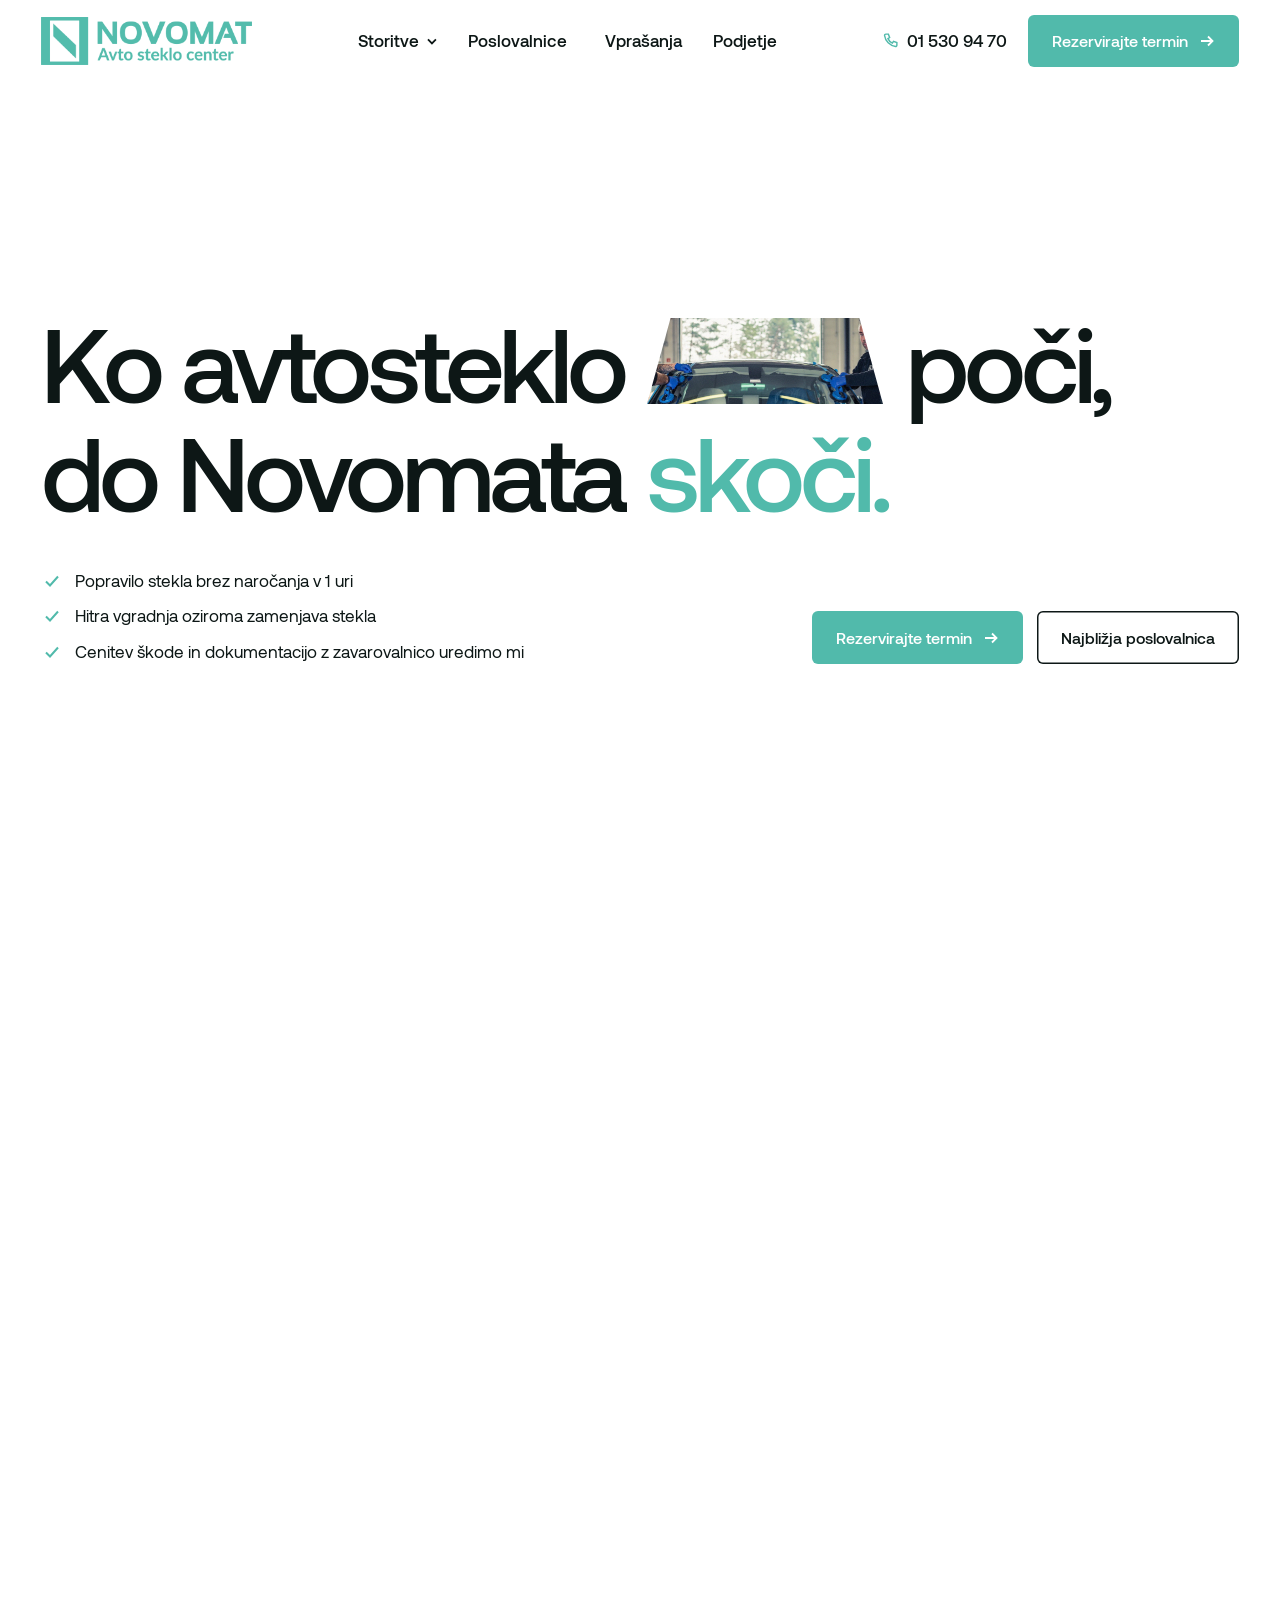
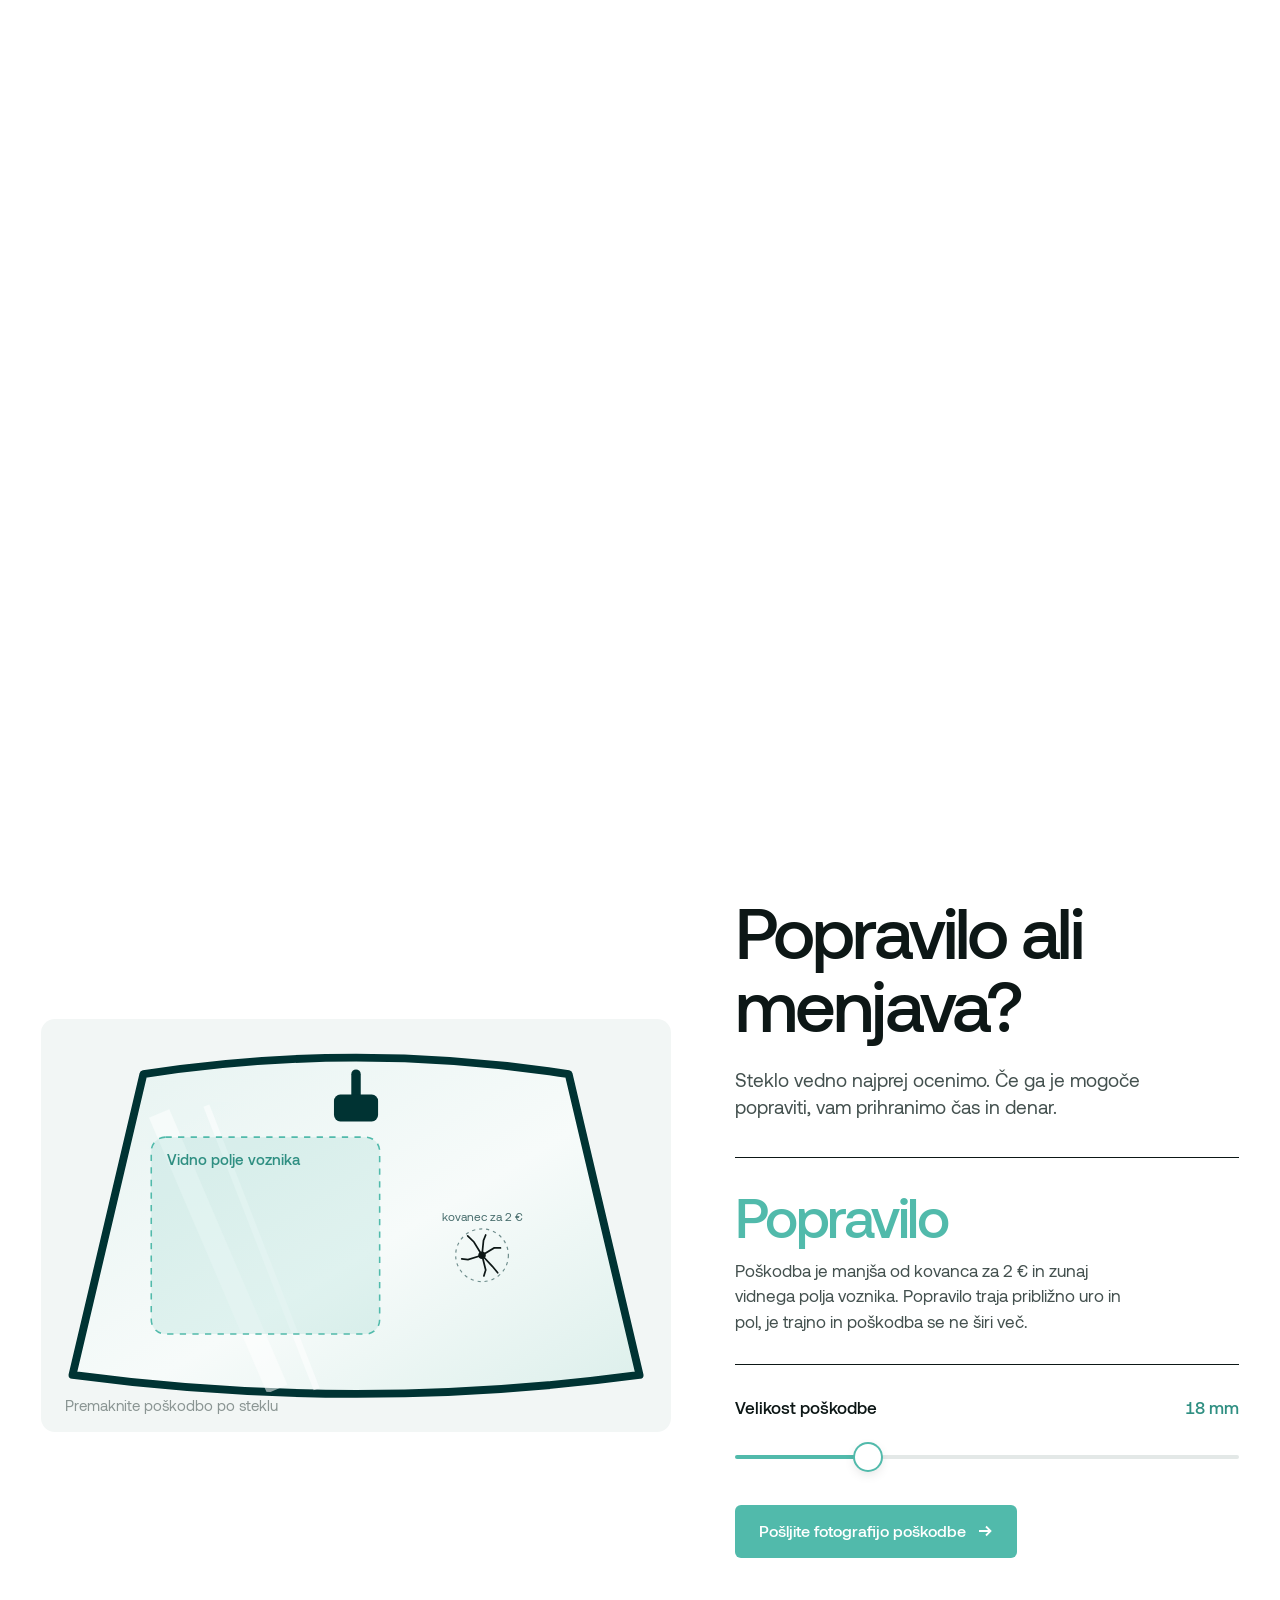
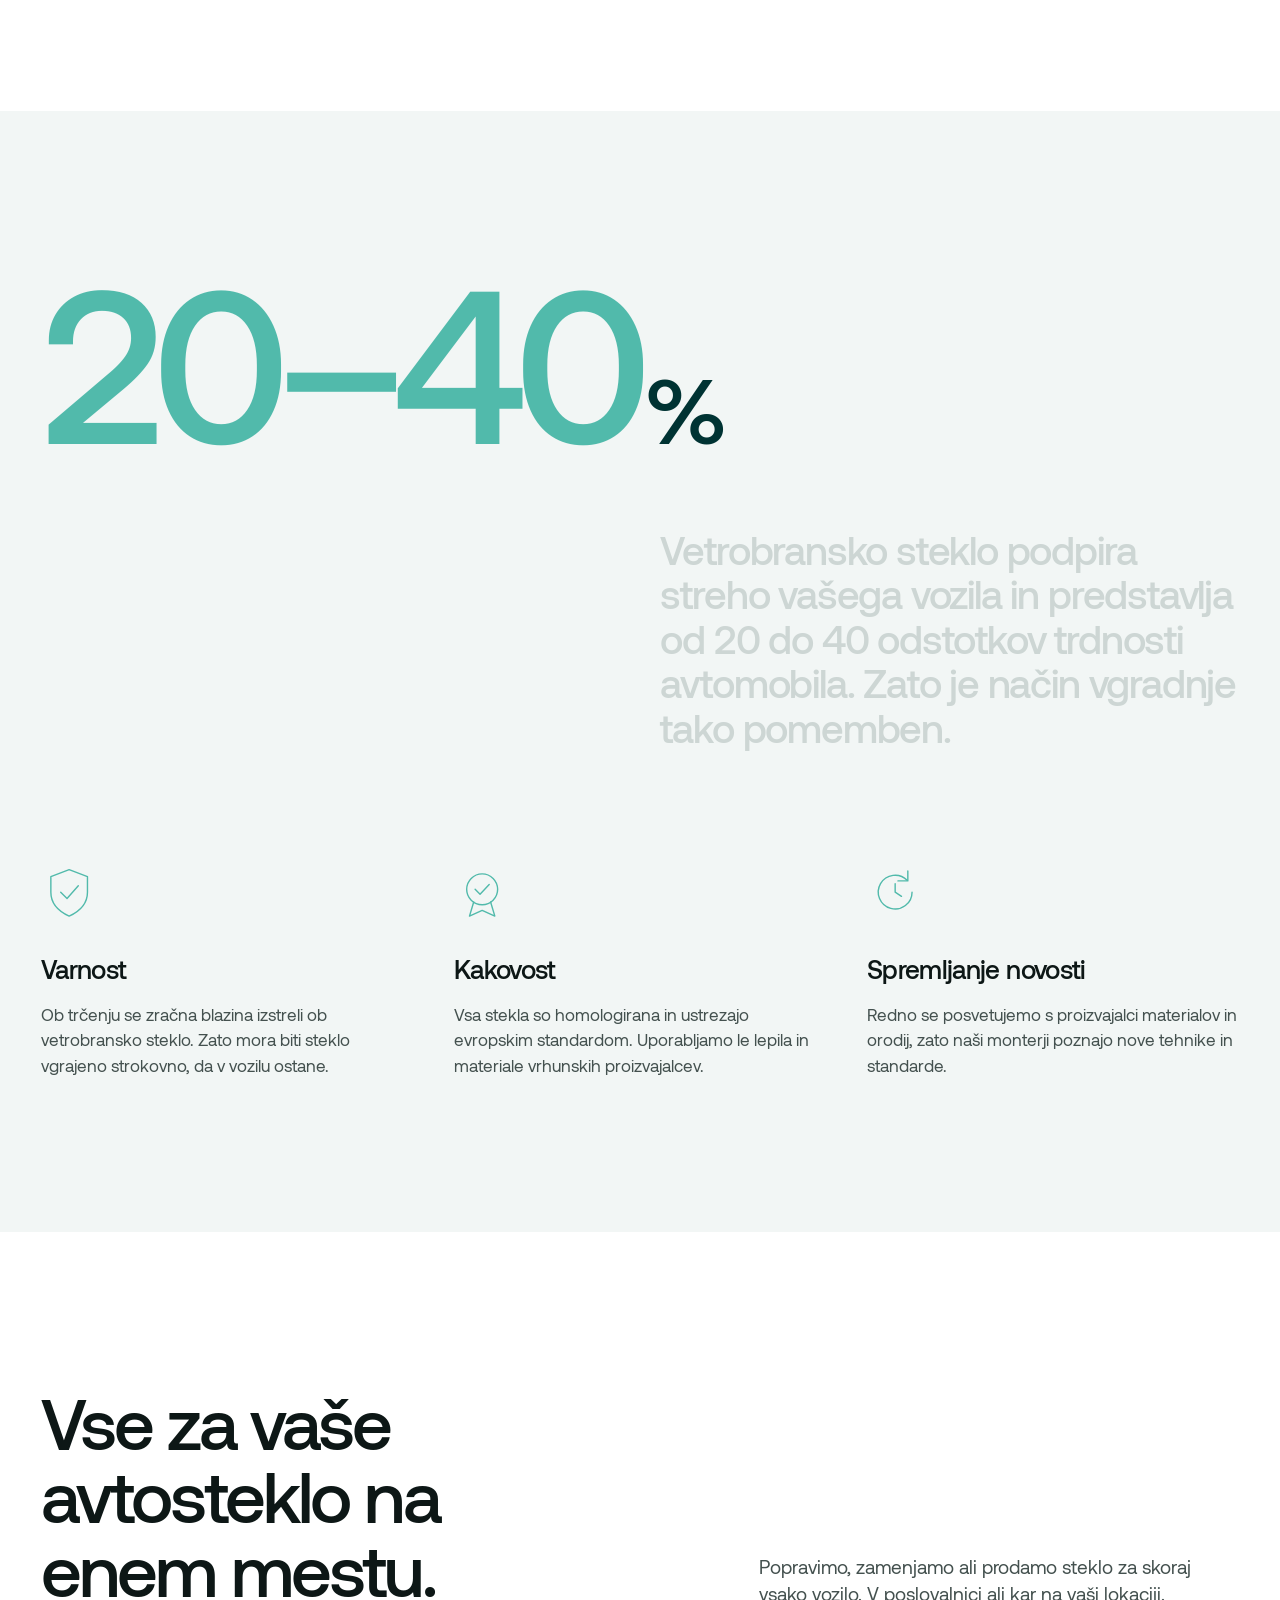
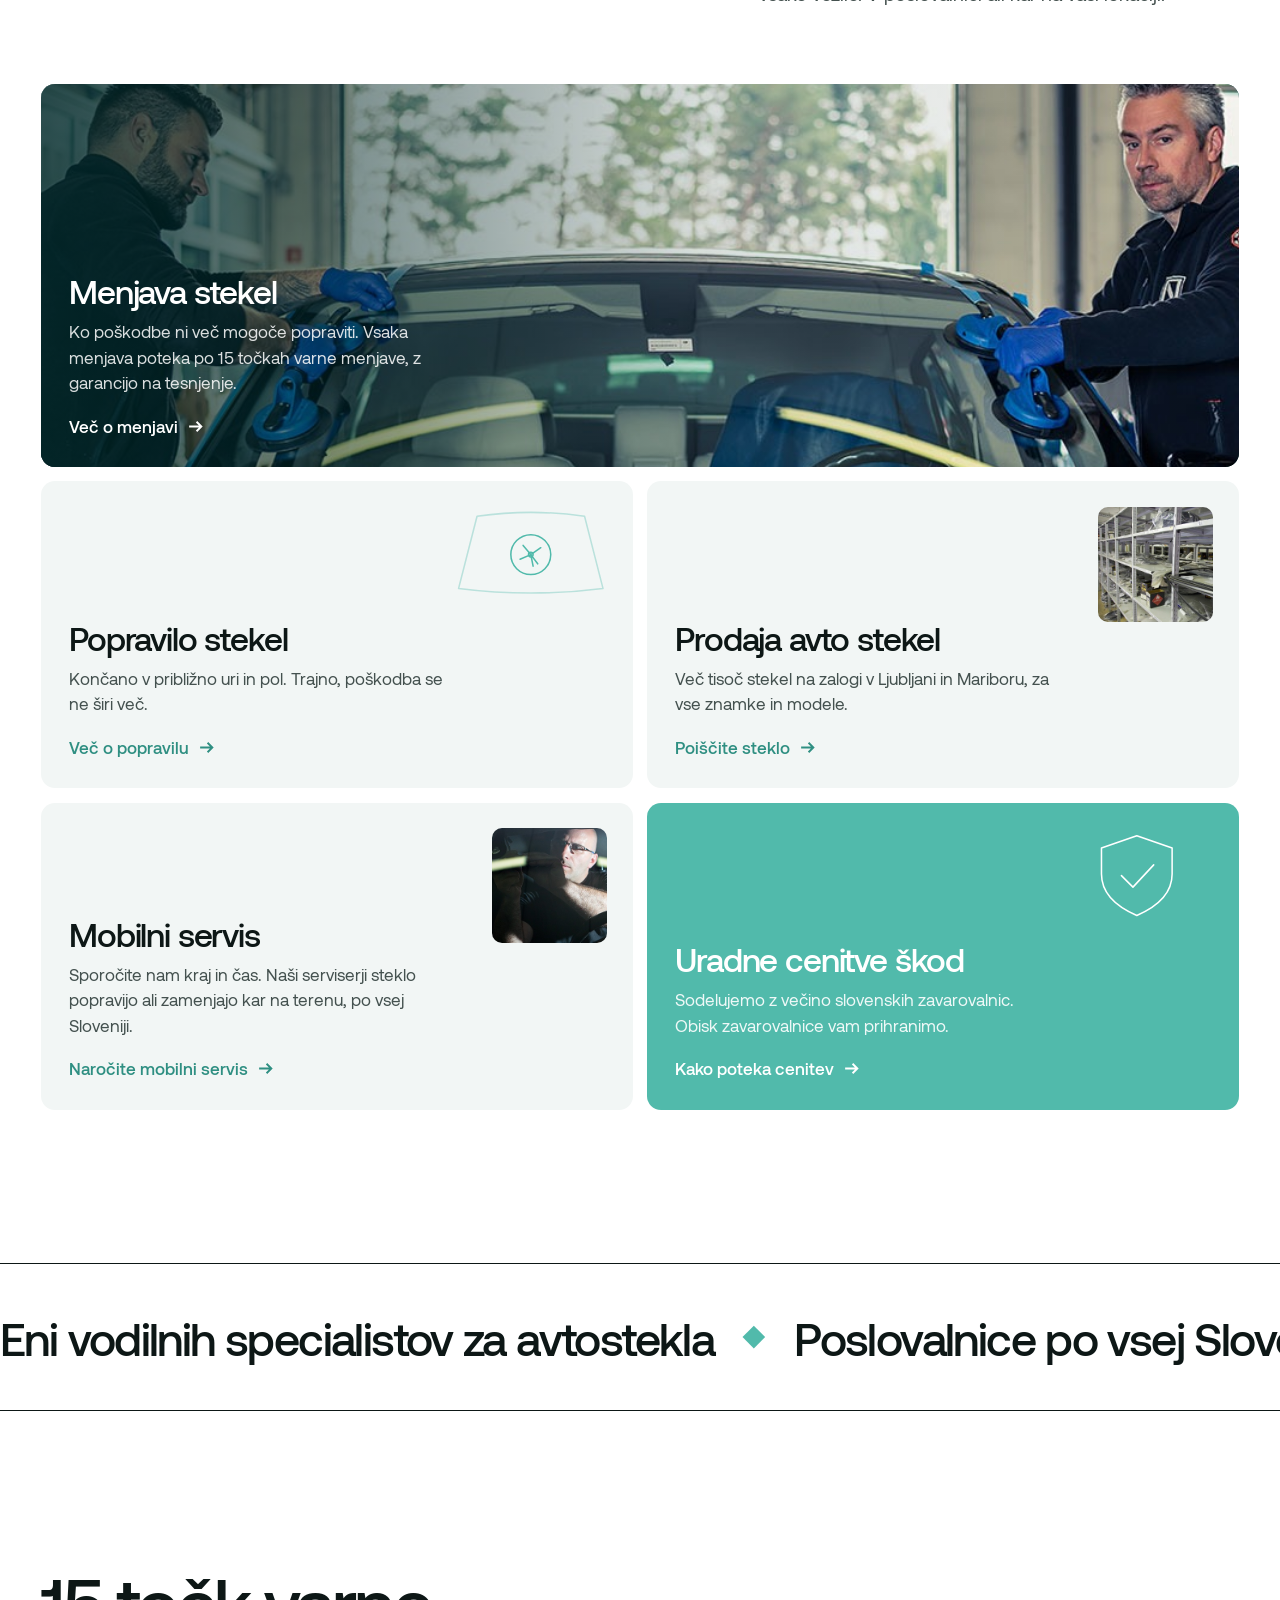
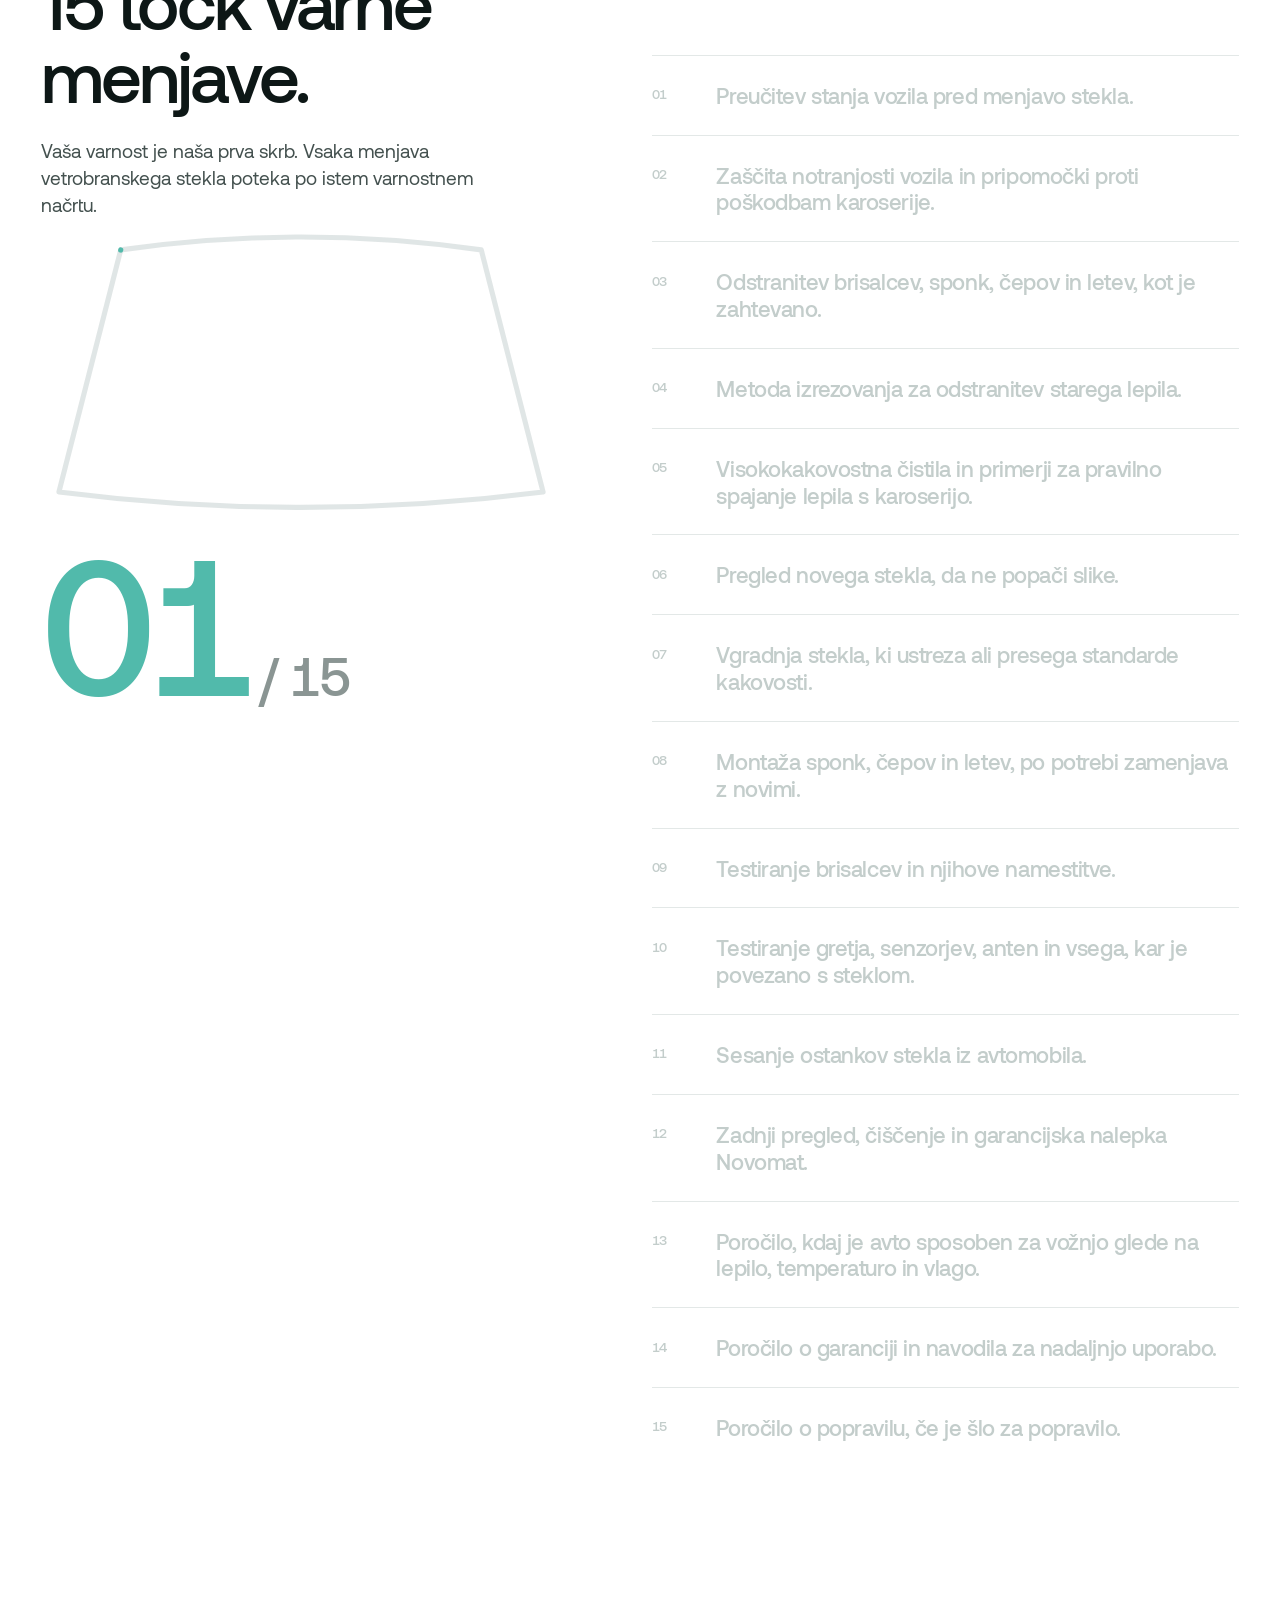
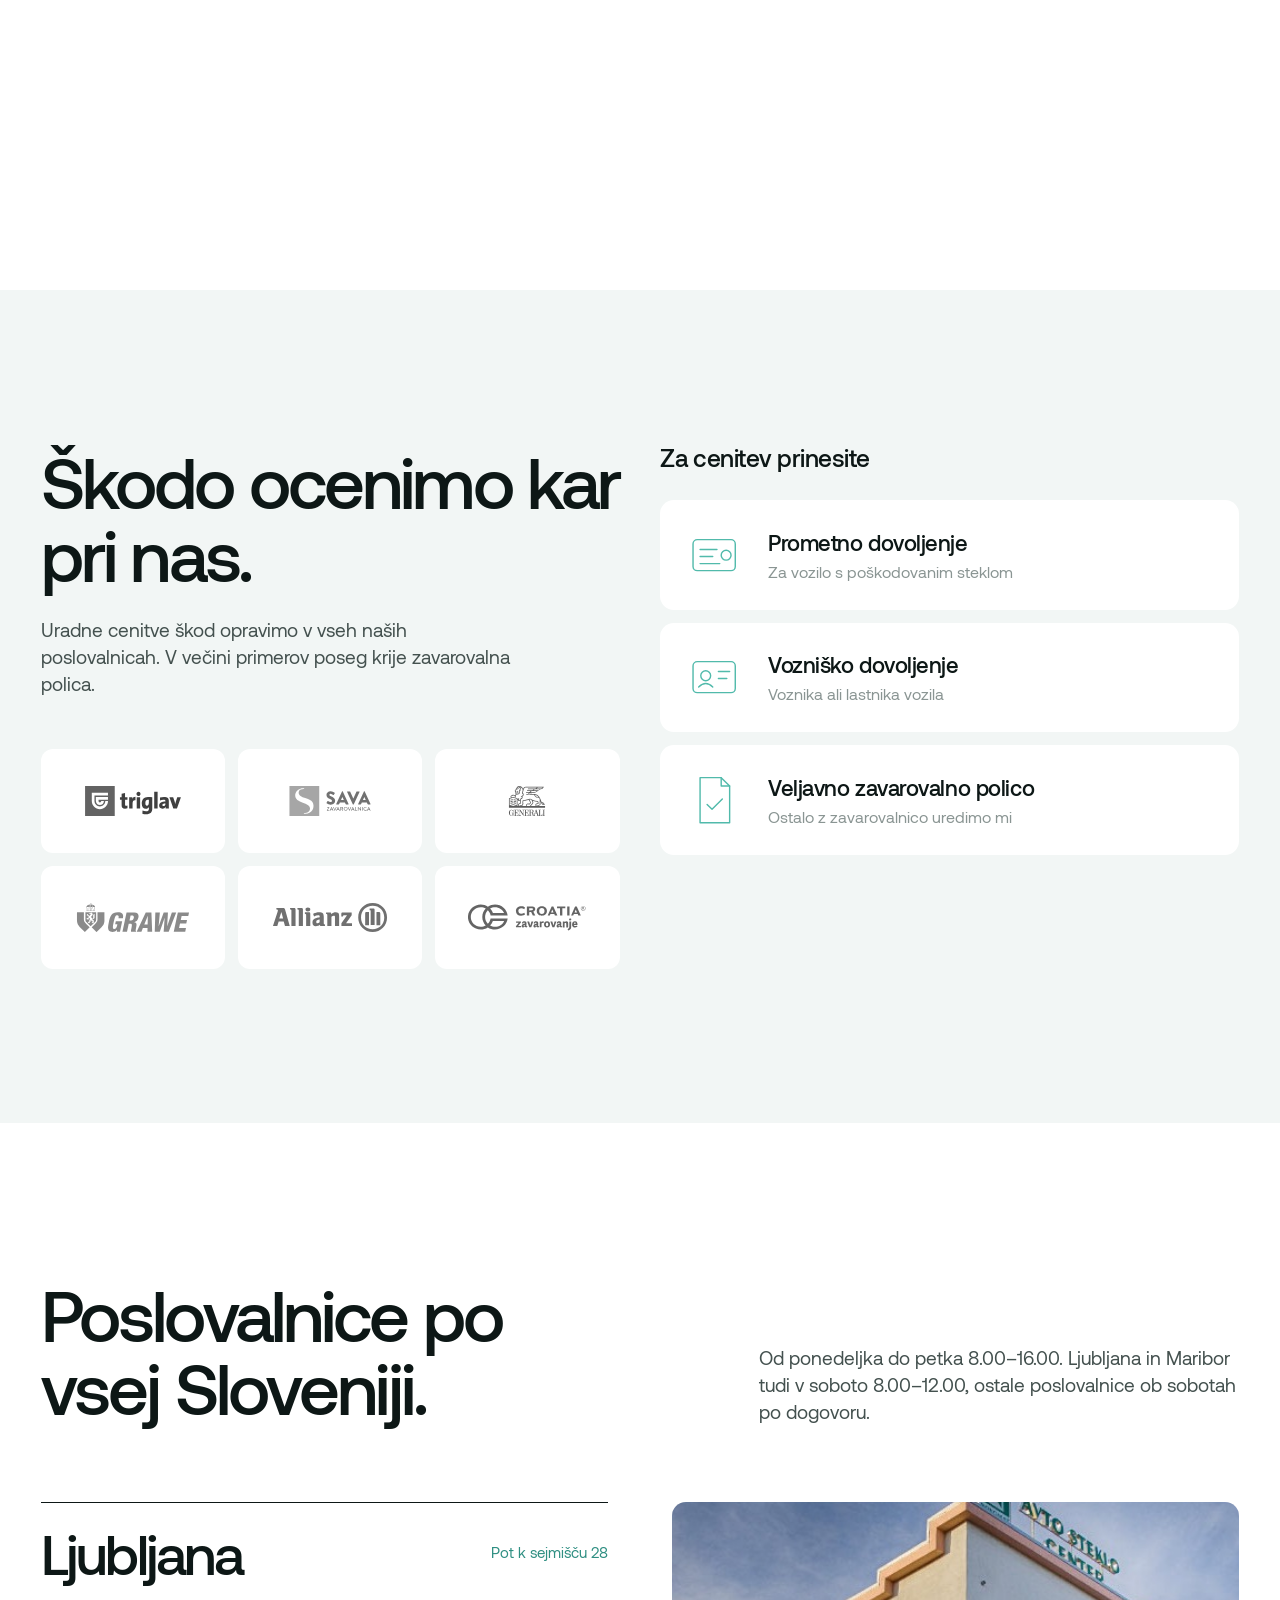
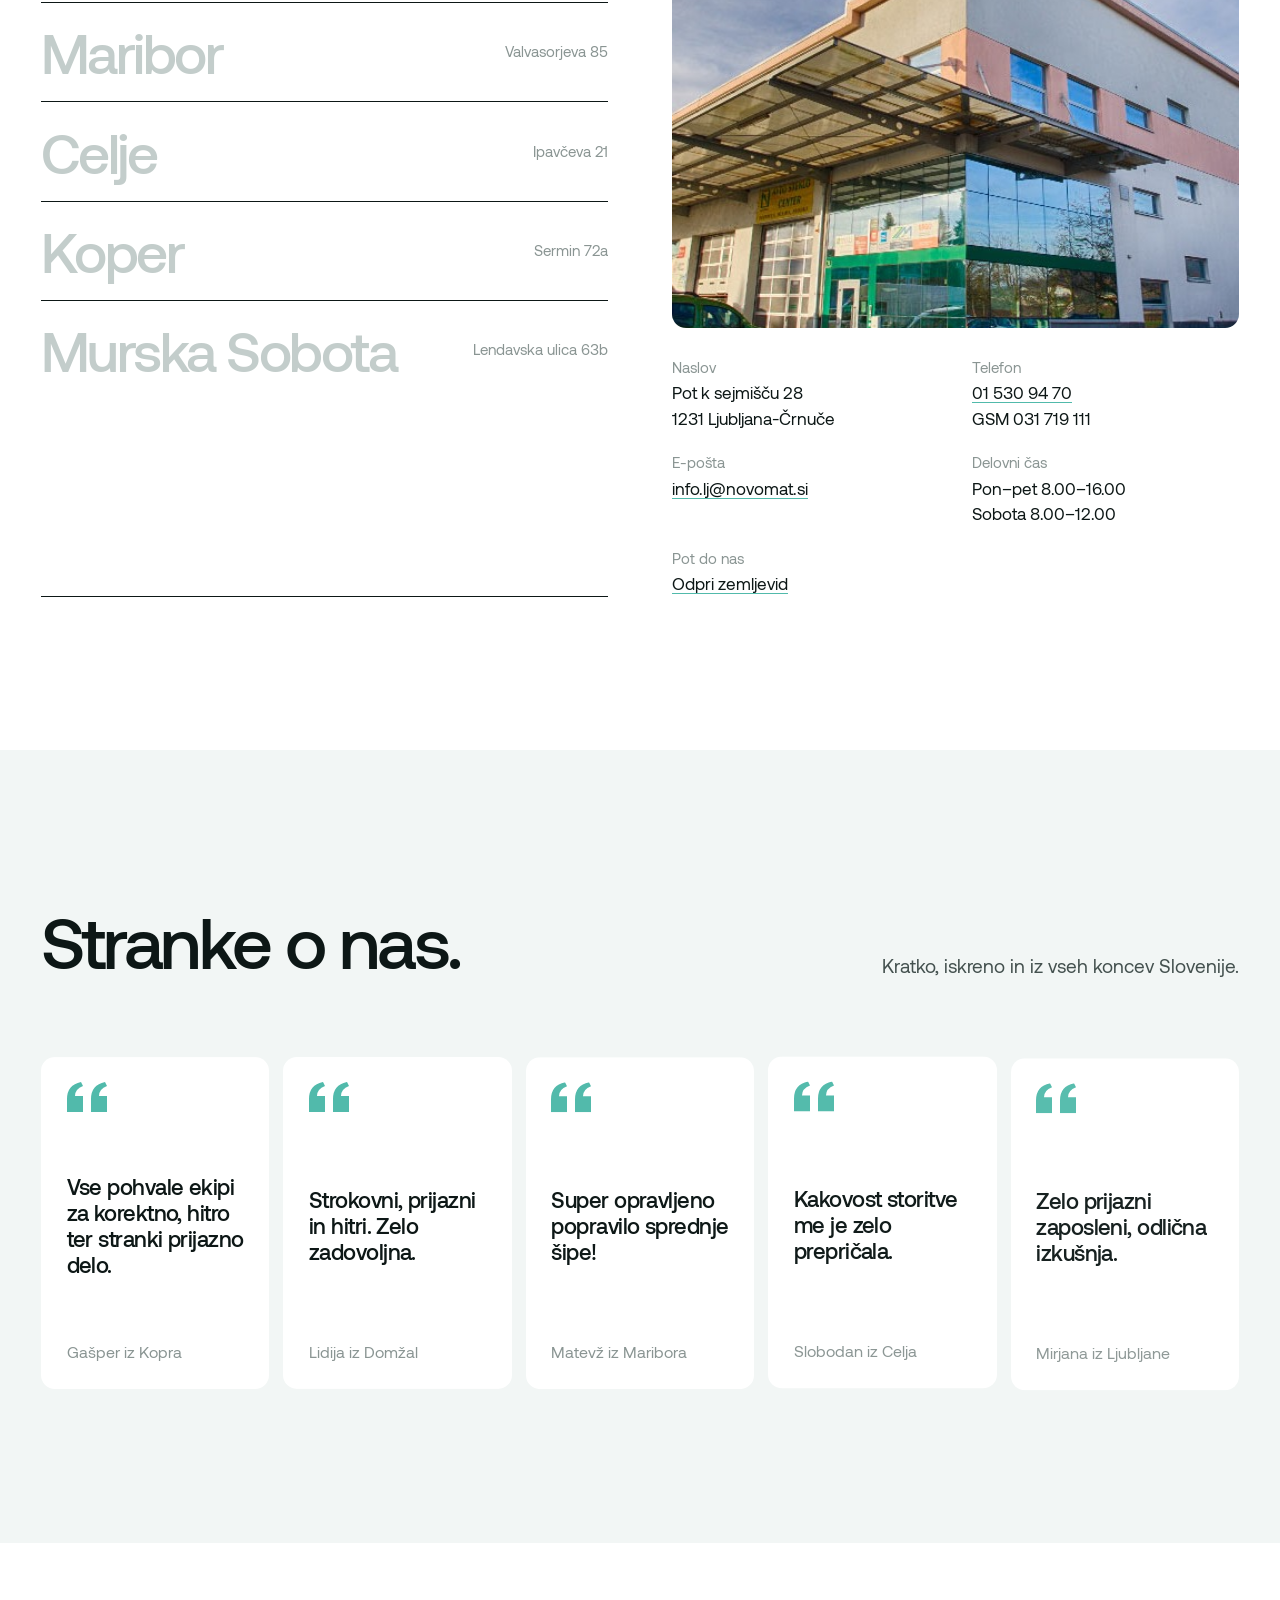
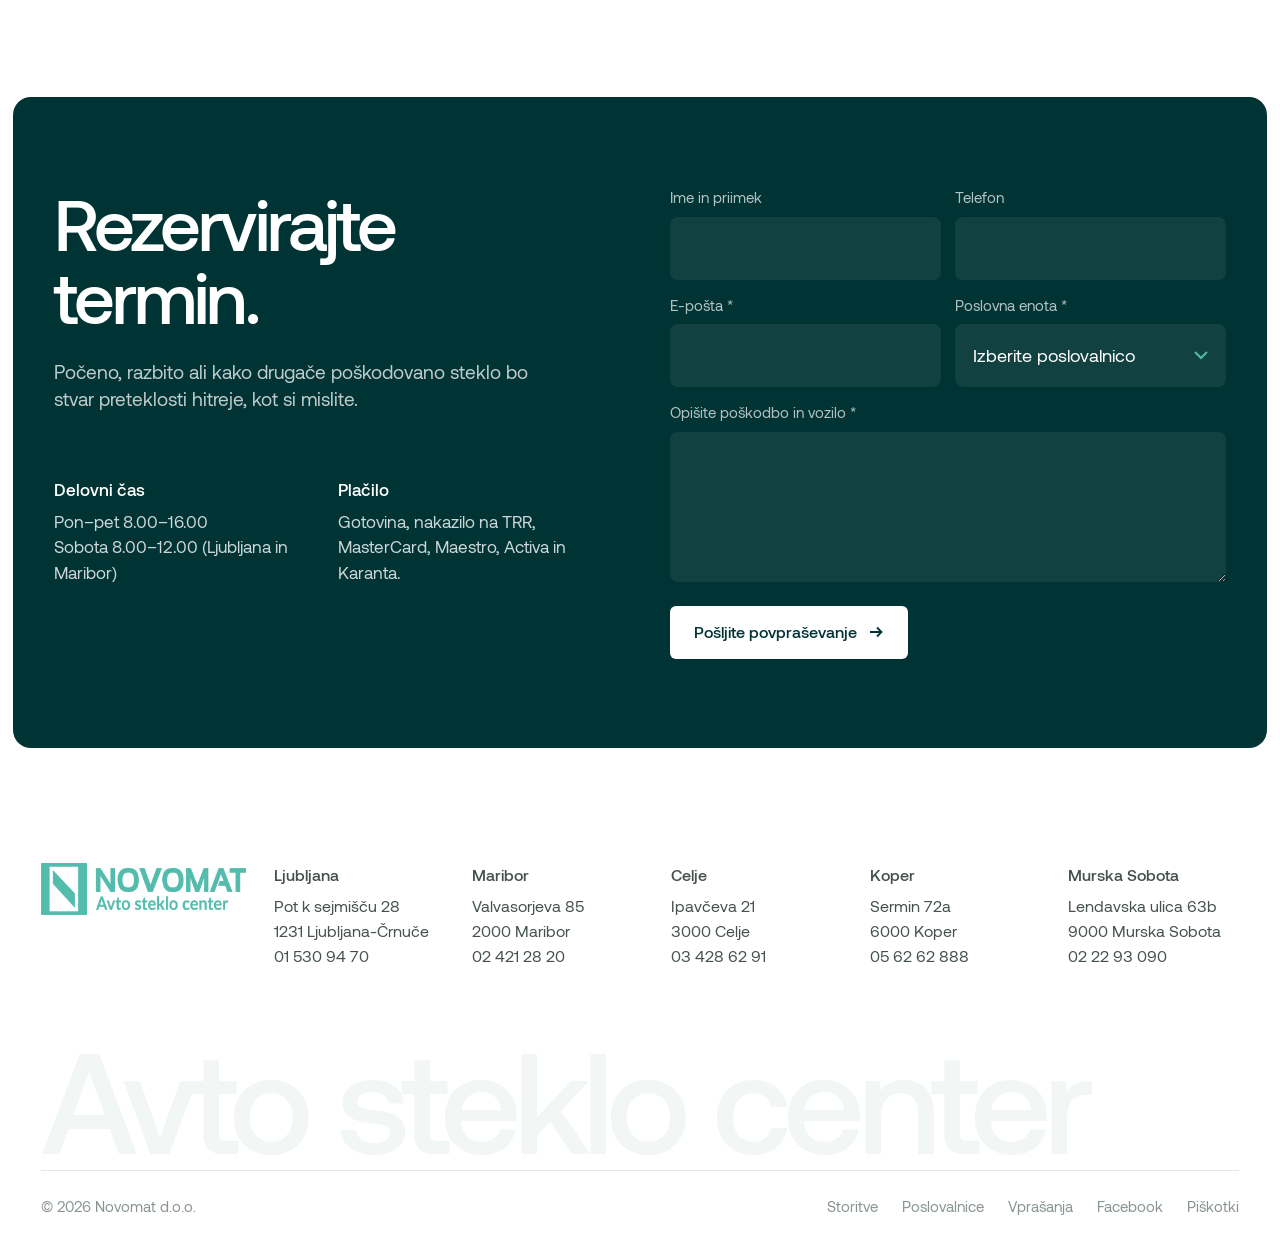
==== index.html @ 3d76321d "Novomat Avto steklo center redesign: homepage and four subpages Co-Authored-By: Claude Opus 5.5 <nor" ====
<!doctype html>
<html lang="sl" class="no-js">
<head>
<meta charset="utf-8">
<meta name="viewport" content="width=device-width,initial-scale=1">
<title>Novomat Avto steklo center | Menjava in popravilo avtostekel</title>
<meta name="description" content="Novomat Avto steklo center: menjava, popravilo in prodaja avtostekel v Ljubljani, Mariboru, Celju, Kopru in Murski Soboti. Mobilni servis in uradne cenitve škod.">
<meta name="robots" content="noindex">
<link rel="icon" href="assets/logo/novomat-mark.png">
<link rel="preload" href="assets/fonts/Aeonik-Medium.woff2" as="font" type="font/woff2" crossorigin>
<link rel="stylesheet" href="assets/css/style.css?v=4">
<script>document.documentElement.classList.replace('no-js','js');try{if(sessionStorage.getItem('nm-loaded'))document.documentElement.classList.add('no-loader')}catch(e){}</script>
</head>
<body data-page="home">

<div class="loader" aria-hidden="true"><div class="loader__in"><img class="loader__mark" src="assets/logo/novomat-mark.png" alt=""><span class="loader__count">0</span></div></div>

<main>
  <!-- HERO -->
  <section class="hero" id="hero">
    <div class="hero__stick">
      <div class="hero__text">
        <h1 class="hero__h">
          <span class="row">Ko avtosteklo <span class="hero__slot" id="slot"></span> poči,</span>
          <span class="row">do Novomata <span class="teal">skoči.</span></span>
        </h1>
        <div class="hero__under">
          <ul class="hero__ticks">
            <li><svg viewBox="0 0 22 22" fill="none" stroke="currentColor" stroke-width="2"><path d="M5 11.5l4 4 8-9"/></svg>Popravilo stekla brez naročanja v 1 uri</li>
            <li><svg viewBox="0 0 22 22" fill="none" stroke="currentColor" stroke-width="2"><path d="M5 11.5l4 4 8-9"/></svg>Hitra vgradnja oziroma zamenjava stekla</li>
            <li><svg viewBox="0 0 22 22" fill="none" stroke="currentColor" stroke-width="2"><path d="M5 11.5l4 4 8-9"/></svg>Cenitev škode in dokumentacijo z zavarovalnico uredimo mi</li>
          </ul>
          <div class="hero__cta">
            <a class="btn" href="termin.html">Rezervirajte termin <svg viewBox="0 0 16 16" fill="none" stroke="currentColor" stroke-width="1.8"><path d="M2 8h11M9 3.5 13.5 8 9 12.5"/></svg></a>
            <a class="btn btn--ghost" href="#poslovalnice">Najbližja poslovalnica</a>
          </div>
        </div>
      </div>

      <div class="hero__media" id="hmedia">
        <img src="assets/img/menjava-ekipa.jpg" alt="Novomatova monterja vgrajujeta novo vetrobransko steklo">
        <div class="hero__shade"></div>
        <svg class="hero__crack" viewBox="0 0 100 100" preserveAspectRatio="none" aria-hidden="true">
          <path pathLength="1" d="M58 44 L52 30 L54 22 L49 9"/>
          <path pathLength="1" d="M58 44 L67 34 L74 33 L83 22"/>
          <path pathLength="1" d="M58 44 L71 47 L80 54 L93 55"/>
          <path pathLength="1" d="M58 44 L62 58 L60 67 L65 82"/>
          <path pathLength="1" d="M58 44 L47 52 L40 51 L29 61"/>
          <path pathLength="1" d="M58 44 L45 41 L37 36 L24 37"/>
          <path pathLength="1" d="M52 30 L46 27 M71 47 L74 41 M62 58 L68 61 M47 52 L48 59 M67 34 L66 27"/>
        </svg>
        <div class="hero__grain"></div>
      </div>

      <div class="hero__over">
        <h2 class="d2">Specialisti menjav po vsej Sloveniji.</h2>
        <p>Ljubljana, Maribor, Celje, Koper in Murska Sobota. Mobilna enota pride tudi do vas.</p>
      </div>
    </div>
  </section>

  <!-- REPAIR OR REPLACE -->
  <section class="sec wrap" id="ocena">
    <div class="rr">
      <div class="rr__stage" id="rrStage">
        <span class="rr__hint">Premaknite poškodbo po steklu</span>
        <svg class="rr__svg" id="rrSvg" viewBox="0 0 800 525" aria-label="Interaktivna ocena poškodbe vetrobranskega stekla">
          <defs>
            <linearGradient id="glass" x1="0" y1="0" x2="1" y2="1"><stop offset="0" stop-color="#e6f3f1"/><stop offset=".55" stop-color="#f7fbfa"/><stop offset="1" stop-color="#dcefeb"/></linearGradient>
            <clipPath id="wsClip"><path d="M130 70 Q400 28 670 70 L760 452 Q400 500 40 452 Z"/></clipPath>
          </defs>
          <path d="M130 70 Q400 28 670 70 L760 452 Q400 500 40 452 Z" fill="url(#glass)" stroke="#003333" stroke-width="10" stroke-linejoin="round"/>
          <g clip-path="url(#wsClip)">
            <path d="M150 120 L300 470" stroke="#fff" stroke-width="28" opacity=".55"/>
            <path d="M210 110 L350 470" stroke="#fff" stroke-width="8" opacity=".55"/>
            <rect id="rrZone" x="140" y="150" width="290" height="250" rx="18" fill="#51BAAB" fill-opacity=".14" stroke="#51BAAB" stroke-width="2" stroke-dasharray="8 8"/>
            <text x="160" y="186" font-family="Aeonik,sans-serif" font-size="19" font-weight="500" fill="#2f8f82">Vidno polje voznika</text>
            <path d="M400 70 L400 112" stroke="#003333" stroke-width="12" stroke-linecap="round"/>
            <rect x="372" y="96" width="56" height="34" rx="8" fill="#003333"/>
          </g>
          <g id="rrChip" class="rr__chip" transform="translate(560 300)">
            <circle id="rrCoin" r="40" fill="none" stroke="#003333" stroke-width="1.5" stroke-dasharray="4 5" opacity=".55"/>
            <g id="rrCrack" stroke="#0d1716" stroke-width="2.2" stroke-linecap="round" fill="none">
              <circle r="5" fill="#0d1716"/>
              <path d="M0 0 L-.55 -.9 M0 0 L.8 -.5 M0 0 L.25 1 M0 0 L-.95 .3 M0 0 L.7 .75 M-.55 -.9 L-.75 -1.05 M.8 -.5 L1 -.42"/>
            </g>
            <circle r="60" fill="transparent"/>
          </g>
          <text id="rrCoinLbl" x="560" y="250" text-anchor="middle" font-family="Aeonik,sans-serif" font-size="15" fill="#003333" opacity=".7">kovanec za 2 €</text>
        </svg>
      </div>

      <div class="rr__panel">
        <h2 class="d2">Popravilo ali menjava?</h2>
        <p class="lead">Steklo vedno najprej ocenimo. Če ga je mogoče popraviti, vam prihranimo čas in denar.</p>
        <div class="rr__verdict" aria-live="polite">
          <div class="rr__vt" id="rrVt">Popravilo</div>
          <p class="rr__vd" id="rrVd"></p>
        </div>
        <div class="rr__ctl">
          <label class="rr__row" for="rrSize"><span>Velikost poškodbe</span><output id="rrOut">18 mm</output></label>
          <input class="range" id="rrSize" type="range" min="4" max="60" value="18" step="1">
          <a class="btn" href="termin.html" style="justify-self:start;margin-top:12px">Pošljite fotografijo poškodbe <svg viewBox="0 0 16 16" fill="none" stroke="currentColor" stroke-width="1.8"><path d="M2 8h11M9 3.5 13.5 8 9 12.5"/></svg></a>
        </div>
      </div>
    </div>
  </section>

  <!-- SAFETY -->
  <section class="sec sec--mist wrap" id="varnost">
    <div class="stat">
      <div class="stat__num" id="statNum"><span data-to="20">20</span>–<span data-to="40">40</span><small>%</small></div>
      <p class="fill-text" data-fill>Vetrobransko steklo podpira streho vašega vozila in predstavlja od 20 do 40 odstotkov trdnosti avtomobila. Zato je način vgradnje tako pomemben.</p>
    </div>
    <div class="pillars">
      <div class="pillar rv">
        <svg class="draw" viewBox="0 0 80 80"><path d="M40 8 L66 18 V40 Q66 62 40 74 Q14 62 14 40 V18 Z"/><path d="M28 40 L37 49 L53 31"/></svg>
        <h3>Varnost</h3>
        <p>Ob trčenju se zračna blazina izstreli ob vetrobransko steklo. Zato mora biti steklo vgrajeno strokovno, da v vozilu ostane.</p>
      </div>
      <div class="pillar rv">
        <svg class="draw" viewBox="0 0 80 80"><circle cx="40" cy="36" r="22"/><path d="M30 36 L37 43 L50 29"/><path d="M28 54 L22 74 L40 66 L58 74 L52 54"/></svg>
        <h3>Kakovost</h3>
        <p>Vsa stekla so homologirana in ustrezajo evropskim standardom. Uporabljamo le lepila in materiale vrhunskih proizvajalcev.</p>
      </div>
      <div class="pillar rv">
        <svg class="draw" viewBox="0 0 80 80"><path d="M64 40 A24 24 0 1 1 57 23"/><path d="M58 10 V24 H44"/><path d="M40 28 V40 L49 46"/></svg>
        <h3>Spremljanje novosti</h3>
        <p>Redno se posvetujemo s proizvajalci materialov in orodij, zato naši monterji poznajo nove tehnike in standarde.</p>
      </div>
    </div>
  </section>

  <!-- SERVICES BENTO -->
  <section class="sec wrap" id="storitve">
    <div class="sec__head">
      <h2 class="d2">Vse za vaše avtosteklo na enem mestu.</h2>
      <p class="lead">Popravimo, zamenjamo ali prodamo steklo za skoraj vsako vozilo. V poslovalnici ali kar na vaši lokaciji.</p>
    </div>
    <div class="bento">
      <a class="tile tile--a rv" href="storitve.html#menjava">
        <div class="tile__media"><img data-par src="assets/img/menjava-ekipa.jpg" alt=""></div>
        <div class="tile__txt">
          <h3>Menjava stekel</h3>
          <p>Ko poškodbe ni več mogoče popraviti. Vsaka menjava poteka po 15 točkah varne menjave, z garancijo na tesnjenje.</p>
          <span class="tile__go">Več o menjavi <svg viewBox="0 0 16 16" fill="none" stroke="currentColor" stroke-width="1.8"><path d="M2 8h11M9 3.5 13.5 8 9 12.5"/></svg></span>
        </div>
      </a>
      <a class="tile tile--b rv" href="storitve.html#popravilo">
        <span data-ill="popravilo" class="tile__ill"></span>
        <div class="tile__txt">
          <h3>Popravilo stekel</h3>
          <p>Končano v približno uri in pol. Trajno, poškodba se ne širi več.</p>
          <span class="tile__go">Več o popravilu <svg viewBox="0 0 16 16" fill="none" stroke="currentColor" stroke-width="1.8"><path d="M2 8h11M9 3.5 13.5 8 9 12.5"/></svg></span>
        </div>
      </a>
      <a class="tile tile--c rv" href="storitve.html#prodaja">
        <div class="tile__thumb"><img src="assets/img/sv-prodaja-avto-stekel.jpg" alt=""></div>
        <div class="tile__txt">
          <h3>Prodaja avto stekel</h3>
          <p>Več tisoč stekel na zalogi v Ljubljani in Mariboru, za vse znamke in modele.</p>
          <span class="tile__go">Poiščite steklo <svg viewBox="0 0 16 16" fill="none" stroke="currentColor" stroke-width="1.8"><path d="M2 8h11M9 3.5 13.5 8 9 12.5"/></svg></span>
        </div>
      </a>
      <a class="tile tile--d rv" href="storitve.html#mobilni-servis">
        <div class="tile__thumb"><img src="assets/img/sv-mobilni-servis.jpg" alt=""></div>
        <div class="tile__txt">
          <h3>Mobilni servis</h3>
          <p>Sporočite nam kraj in čas. Naši serviserji steklo popravijo ali zamenjajo kar na terenu, po vsej Sloveniji.</p>
          <span class="tile__go">Naročite mobilni servis <svg viewBox="0 0 16 16" fill="none" stroke="currentColor" stroke-width="1.8"><path d="M2 8h11M9 3.5 13.5 8 9 12.5"/></svg></span>
        </div>
      </a>
      <a class="tile tile--e rv" href="storitve.html#zavarovalnice">
        <span data-ill="zavarovalnice" class="tile__ill"></span>
        <div class="tile__txt">
          <h3>Uradne cenitve škod</h3>
          <p>Sodelujemo z večino slovenskih zavarovalnic. Obisk zavarovalnice vam prihranimo.</p>
          <span class="tile__go">Kako poteka cenitev <svg viewBox="0 0 16 16" fill="none" stroke="currentColor" stroke-width="1.8"><path d="M2 8h11M9 3.5 13.5 8 9 12.5"/></svg></span>
        </div>
      </a>
    </div>
  </section>

  <!-- MARQUEE -->
  <div class="marq" aria-label="Zakaj Novomat">
    <div class="marq__track">
      <span>Eni vodilnih specialistov za avtostekla</span><span>Poslovalnice po vsej Sloveniji</span><span>Dokumentacijo za zavarovalnico uredimo mi</span><span>Garancija na opravljeno delo</span><span>Steklo izrežemo s posebno vrvjo</span><span>Mobilna enota pride do vas</span><span>Obdržite tovarniško garancijo vozila</span>
      <span aria-hidden="true">Eni vodilnih specialistov za avtostekla</span><span aria-hidden="true">Poslovalnice po vsej Sloveniji</span><span aria-hidden="true">Dokumentacijo za zavarovalnico uredimo mi</span><span aria-hidden="true">Garancija na opravljeno delo</span><span aria-hidden="true">Steklo izrežemo s posebno vrvjo</span><span aria-hidden="true">Mobilna enota pride do vas</span><span aria-hidden="true">Obdržite tovarniško garancijo vozila</span>
    </div>
  </div>

  <!-- 15 POINTS -->
  <section class="sec wrap" id="tocke">
    <div class="pts">
      <div class="pts__side">
        <div>
          <h2 class="d2">15 točk varne menjave.</h2>
          <p class="lead" style="margin-top:24px">Vaša varnost je naša prva skrb. Vsaka menjava vetrobranskega stekla poteka po istem varnostnem načrtu.</p>
        </div>
        <svg class="pts__ws draw" viewBox="0 0 200 124" aria-hidden="true">
          <path d="M30 12 Q100 2 170 12 L194 106 Q100 118 6 106 Z" opacity=".12" stroke-width="3"/>
          <path id="ptsWs" pathLength="1" d="M30 12 Q100 2 170 12 L194 106 Q100 118 6 106 Z" stroke-width="3" style="color:var(--teal)"/>
        </svg>
        <div class="pts__count"><span id="ptsN">01</span><small> / 15</small></div>
      </div>
      <ol class="pts__list" id="ptsList">
        <li>Preučitev stanja vozila pred menjavo stekla.</li>
        <li>Zaščita notranjosti vozila in pripomočki proti poškodbam karoserije.</li>
        <li>Odstranitev brisalcev, sponk, čepov in letev, kot je zahtevano.</li>
        <li>Metoda izrezovanja za odstranitev starega lepila.</li>
        <li>Visokokakovostna čistila in primerji za pravilno spajanje lepila s karoserijo.</li>
        <li>Pregled novega stekla, da ne popači slike.</li>
        <li>Vgradnja stekla, ki ustreza ali presega standarde kakovosti.</li>
        <li>Montaža sponk, čepov in letev, po potrebi zamenjava z novimi.</li>
        <li>Testiranje brisalcev in njihove namestitve.</li>
        <li>Testiranje gretja, senzorjev, anten in vsega, kar je povezano s steklom.</li>
        <li>Sesanje ostankov stekla iz avtomobila.</li>
        <li>Zadnji pregled, čiščenje in garancijska nalepka Novomat.</li>
        <li>Poročilo, kdaj je avto sposoben za vožnjo glede na lepilo, temperaturo in vlago.</li>
        <li>Poročilo o garanciji in navodila za nadaljnjo uporabo.</li>
        <li>Poročilo o popravilu, če je šlo za popravilo.</li>
      </ol>
    </div>
  </section>

  <!-- INSURERS -->
  <section class="sec sec--mist wrap" id="zavarovalnice">
    <div class="ins">
      <div>
        <h2 class="d2">Škodo ocenimo kar pri nas.</h2>
        <p class="lead" style="margin-top:24px">Uradne cenitve škod opravimo v vseh naših poslovalnicah. V večini primerov poseg krije zavarovalna polica.</p>
        <div class="ins__logos">
          <div class="ins__logo rv"><img src="assets/img/zav/Triglav.svg" alt="Zavarovalnica Triglav"></div>
          <div class="ins__logo rv"><img src="assets/img/zav/Sava.svg" alt="Zavarovalnica Sava"></div>
          <div class="ins__logo rv"><img src="assets/img/zav/Generali.svg" alt="Generali"></div>
          <div class="ins__logo rv"><img src="assets/img/zav/Grawe.svg" alt="Grawe"></div>
          <div class="ins__logo rv"><img src="assets/img/zav/Allianz.svg" alt="Allianz"></div>
          <div class="ins__logo rv"><img src="assets/img/zav/Croatia-zavarovanje.svg" alt="Croatia zavarovanje"></div>
        </div>
      </div>
      <div>
        <h3 class="d4" style="margin-bottom:28px">Za cenitev prinesite</h3>
        <div class="docs">
          <div class="doc rv"><svg class="draw" viewBox="0 0 80 80"><rect x="10" y="18" width="60" height="44" rx="6"/><path d="M20 32 H44 M20 42 H38 M20 52 H48"/><circle cx="57" cy="40" r="7"/></svg><div><b>Prometno dovoljenje</b><span>Za vozilo s poškodovanim steklom</span></div></div>
          <div class="doc rv"><svg class="draw" viewBox="0 0 80 80"><rect x="10" y="18" width="60" height="44" rx="6"/><circle cx="28" cy="38" r="7"/><path d="M18 54 Q28 44 38 54 M46 32 H62 M46 42 H58"/></svg><div><b>Vozniško dovoljenje</b><span>Voznika ali lastnika vozila</span></div></div>
          <div class="doc rv"><svg class="draw" viewBox="0 0 80 80"><path d="M20 8 H50 L62 20 V72 H20 Z"/><path d="M50 8 V20 H62"/><path d="M30 46 L37 53 L52 38"/></svg><div><b>Veljavno zavarovalno polico</b><span>Ostalo z zavarovalnico uredimo mi</span></div></div>
        </div>
      </div>
    </div>
  </section>

  <!-- LOCATIONS -->
  <section class="sec wrap" id="poslovalnice">
    <div class="sec__head">
      <h2 class="d2">Poslovalnice po vsej Sloveniji.</h2>
      <p class="lead">Od ponedeljka do petka 8.00–16.00. Ljubljana in Maribor tudi v soboto 8.00–12.00, ostale poslovalnice ob sobotah po dogovoru.</p>
    </div>
    <div class="loc">
      <ul class="loc__list" id="locList"></ul>
      <div class="loc__card">
        <div class="loc__img" id="locImg"></div>
        <dl class="loc__info" id="locInfo"></dl>
      </div>
    </div>
  </section>

  <!-- TESTIMONIALS -->
  <section class="sec sec--mist wrap" id="mnenja">
    <div class="sec__head">
      <h2 class="d2">Stranke o nas.</h2>
      <p class="lead">Kratko, iskreno in iz vseh koncev Slovenije.</p>
    </div>
    <div class="tst">
      <figure class="q rv"><svg class="q__mark" viewBox="0 0 40 30" fill="currentColor"><path d="M0 30V17Q0 3 14 0l2 4Q8 7 8 14h8v16Zm24 0V17q0-14 14-17l2 4q-8 3-8 10h8v16Z"/></svg><p>Vse pohvale ekipi za korektno, hitro ter stranki prijazno delo.</p><cite>Gašper iz Kopra</cite></figure>
      <figure class="q rv"><svg class="q__mark" viewBox="0 0 40 30" fill="currentColor"><path d="M0 30V17Q0 3 14 0l2 4Q8 7 8 14h8v16Zm24 0V17q0-14 14-17l2 4q-8 3-8 10h8v16Z"/></svg><p>Strokovni, prijazni in hitri. Zelo zadovoljna.</p><cite>Lidija iz Domžal</cite></figure>
      <figure class="q rv"><svg class="q__mark" viewBox="0 0 40 30" fill="currentColor"><path d="M0 30V17Q0 3 14 0l2 4Q8 7 8 14h8v16Zm24 0V17q0-14 14-17l2 4q-8 3-8 10h8v16Z"/></svg><p>Super opravljeno popravilo sprednje šipe!</p><cite>Matevž iz Maribora</cite></figure>
      <figure class="q rv"><svg class="q__mark" viewBox="0 0 40 30" fill="currentColor"><path d="M0 30V17Q0 3 14 0l2 4Q8 7 8 14h8v16Zm24 0V17q0-14 14-17l2 4q-8 3-8 10h8v16Z"/></svg><p>Kakovost storitve me je zelo prepričala.</p><cite>Slobodan iz Celja</cite></figure>
      <figure class="q rv"><svg class="q__mark" viewBox="0 0 40 30" fill="currentColor"><path d="M0 30V17Q0 3 14 0l2 4Q8 7 8 14h8v16Zm24 0V17q0-14 14-17l2 4q-8 3-8 10h8v16Z"/></svg><p>Zelo prijazni zaposleni, odlična izkušnja.</p><cite>Mirjana iz Ljubljane</cite></figure>
    </div>
  </section>

  <!-- CTA -->
  <section class="sec" id="termin" style="padding-bottom:0">
    <div class="cta">
      <div>
        <h2 class="d2">Rezervirajte termin.</h2>
        <p class="lead" style="margin-top:24px">Počeno, razbito ali kako drugače poškodovano steklo bo stvar preteklosti hitreje, kot si mislite.</p>
        <div class="cta__meta">
          <div><b>Delovni čas</b>Pon–pet 8.00–16.00<br>Sobota 8.00–12.00 (Ljubljana in Maribor)</div>
          <div><b>Plačilo</b>Gotovina, nakazilo na TRR, MasterCard, Maestro, Activa in Karanta.</div>
        </div>
      </div>
      <form class="form" data-form novalidate>
        <div class="field"><label for="f-ime">Ime in priimek</label><input id="f-ime" name="ime" autocomplete="name"></div>
        <div class="field"><label for="f-tel">Telefon</label><input id="f-tel" name="tel" type="tel" autocomplete="tel"></div>
        <div class="field"><label for="f-mail">E-pošta *</label><input id="f-mail" name="email" type="email" required autocomplete="email"></div>
        <div class="field"><label for="f-pe">Poslovna enota *</label>
          <select id="f-pe" name="pe" required><option value="">Izberite poslovalnico</option><option>Ljubljana</option><option>Maribor</option><option>Celje</option><option>Koper</option><option>Murska Sobota</option><option>Mobilni servis</option></select></div>
        <div class="field field--full"><label for="f-txt">Opišite poškodbo in vozilo *</label><textarea id="f-txt" name="txt" required></textarea></div>
        <button class="btn btn--white" type="submit">Pošljite povpraševanje <svg viewBox="0 0 16 16" fill="none" stroke="currentColor" stroke-width="1.8"><path d="M2 8h11M9 3.5 13.5 8 9 12.5"/></svg></button>
        <p class="form__ok">Hvala. Oglasili se vam bomo v najkrajšem možnem času.</p>
      </form>
    </div>
  </section>
</main>

<script src="assets/js/layout.js?v=4"></script>
<script src="assets/vendor/gsap.min.js"></script>
<script src="assets/vendor/ScrollTrigger.min.js"></script>
<script src="assets/vendor/lenis.min.js"></script>
<script src="assets/js/main.js?v=4"></script>
</body>
</html>
---- assets/css/style.css ----
@font-face{font-family:"Aeonik";src:url(../fonts/Aeonik-Light.woff2) format("woff2");font-weight:300;font-display:swap}
@font-face{font-family:"Aeonik";src:url(../fonts/Aeonik-Regular.woff2) format("woff2");font-weight:400;font-display:swap}
@font-face{font-family:"Aeonik";src:url(../fonts/Aeonik-Medium.woff2) format("woff2");font-weight:500;font-display:swap}
@font-face{font-family:"Aeonik";src:url(../fonts/Aeonik-Bold.woff2) format("woff2");font-weight:700;font-display:swap}

:root{
  --font:"Aeonik","Helvetica Neue",Arial,sans-serif;
  --teal:#51BAAB;
  --teal-deep:#2f8f82;
  --green:#003333;
  --ink:#0d1716;
  --gray:#8a9593;
  --line:#e3e8e7;
  --paper:#ffffff;
  --mist:#f2f6f5;
  --gut:clamp(20px,3.2vw,64px);
  --nav-h:clamp(76px,6.4vw,112px);
  --ease:cubic-bezier(.2,.7,.1,1);
}
*{box-sizing:border-box;margin:0;padding:0}
html{-webkit-text-size-adjust:100%;overflow-x:clip}
body{font-family:var(--font);color:var(--ink);background:var(--paper);font-size:clamp(17px,1.05vw,20px);line-height:1.5;-webkit-font-smoothing:antialiased;overflow-x:clip}
img,video,svg{display:block;max-width:100%}
a{color:inherit;text-decoration:none}
button,input,select,textarea{font:inherit;color:inherit}
::selection{background:var(--teal);color:#fff}
.wrap{padding-inline:var(--gut)}
.teal{color:var(--teal)}
.gray{color:var(--gray)}

/* type scale */
.d1{font-size:clamp(52px,8.6vw,190px);line-height:.98;letter-spacing:-.045em;font-weight:500;padding-bottom:.04em}
.d2{font-size:clamp(42px,5.6vw,128px);line-height:1.02;letter-spacing:-.04em;font-weight:500;padding-bottom:.04em}
.d3{font-size:clamp(32px,3.4vw,72px);line-height:1.06;letter-spacing:-.03em;font-weight:500;padding-bottom:.04em}
.d4{font-size:clamp(24px,1.9vw,40px);line-height:1.16;letter-spacing:-.02em;font-weight:500}
.lead{font-size:clamp(19px,1.35vw,26px);line-height:1.42;color:#44514f;max-width:40ch}

/* buttons */
.btn{display:inline-flex;align-items:center;gap:.7em;height:3.3em;padding:0 1.5em;border-radius:6px;background:var(--teal);color:#fff;font-weight:500;font-size:clamp(16px,1vw,19px);transition:background .3s,color .3s,transform .3s var(--ease);white-space:nowrap;border:0;cursor:pointer}
.btn:hover{background:var(--green)}
.btn svg{width:1em;height:1em;transition:transform .3s var(--ease)}
.btn:hover svg{transform:translateX(3px)}
.btn--ghost{background:transparent;color:var(--ink);box-shadow:inset 0 0 0 1.5px currentColor}
.btn--ghost:hover{background:var(--ink);color:#fff}
.btn--white{background:#fff;color:var(--green)}
.btn--white:hover{background:var(--teal);color:#fff}
.link-u{background:linear-gradient(currentColor,currentColor) 0 100%/0 1.5px no-repeat;transition:background-size .4s var(--ease)}
.link-u:hover{background-size:100% 1.5px}

/* ---------- loader ---------- */
.loader{position:fixed;inset:0;z-index:200;background:#fff;display:grid;place-items:center}
.loader__in{display:flex;align-items:center;gap:28px}
.loader__mark{width:clamp(64px,6vw,96px);height:auto;clip-path:inset(0 0 100% 0)}
.loader__count{font-size:clamp(40px,4vw,72px);font-weight:500;letter-spacing:-.04em;font-variant-numeric:tabular-nums;min-width:3ch;color:var(--green)}
.no-loader .loader{display:none}

/* ---------- header ---------- */
.hdr{position:fixed;inset:0 0 auto;z-index:100;height:var(--nav-h);display:flex;align-items:center;justify-content:space-between;gap:32px;padding-inline:var(--gut);transition:background .35s,box-shadow .35s,transform .45s var(--ease)}
.hdr.is-solid{background:rgba(255,255,255,.94);backdrop-filter:saturate(1.4) blur(14px);-webkit-backdrop-filter:saturate(1.4) blur(14px);box-shadow:0 1px 0 var(--line)}
.hdr.is-hidden{transform:translateY(-100%)}
.hdr__logo img{height:clamp(46px,3.7vw,68px);width:auto}
.nav{display:flex;align-items:center;gap:clamp(20px,2.4vw,48px);font-size:clamp(17px,1.05vw,20px);font-weight:500}
.nav__item{position:relative;height:var(--nav-h);display:flex;align-items:center}
.nav__item > a,.nav__item > button{display:flex;align-items:center;gap:.4em;background:none;border:0;cursor:pointer;padding:0}
.nav__item > button svg{width:.7em;height:.7em;transition:transform .3s}
.nav__item:hover > button svg,.nav__item.is-open > button svg{transform:rotate(180deg)}
.nav__item > a:hover,.nav__item > button:hover{color:var(--teal-deep)}
.hdr__right{display:flex;align-items:center;gap:clamp(16px,1.6vw,32px)}
.hdr__tel{font-weight:500;font-size:clamp(17px,1.05vw,20px);display:flex;align-items:center;gap:.5em}
.hdr__tel svg{width:1em;height:1em;color:var(--teal)}
.burger{display:none;width:48px;height:48px;border:0;background:none;cursor:pointer;position:relative}
.burger span{position:absolute;left:10px;right:10px;height:2px;background:var(--ink);transition:transform .35s var(--ease),top .35s var(--ease)}
.burger span:first-child{top:19px}.burger span:last-child{top:28px}
.menu-open .burger span:first-child{top:23px;transform:rotate(45deg)}
.menu-open .burger span:last-child{top:23px;transform:rotate(-45deg)}

/* mega menu */
.mega{position:fixed;left:0;right:0;top:var(--nav-h);background:#fff;box-shadow:0 30px 60px -30px rgba(0,40,40,.18),0 1px 0 var(--line) inset;padding:36px var(--gut) 44px;opacity:0;visibility:hidden;transform:translateY(-8px);transition:opacity .3s,transform .4s var(--ease),visibility 0s .4s}
.nav__item:hover .mega,.nav__item.is-open .mega,.nav__item:focus-within .mega{opacity:1;visibility:visible;transform:none;transition:opacity .3s,transform .4s var(--ease)}
.mega__grid{display:grid;grid-template-columns:repeat(5,1fr);gap:20px}
.mega__card{display:block}
.mega__img{aspect-ratio:4/3;border-radius:8px;overflow:hidden;background:var(--mist);margin-bottom:14px;display:grid;place-items:center}
.mega__img img{width:100%;height:100%;object-fit:cover;transition:transform .8s var(--ease)}
.mega__img svg{width:62%;height:62%}
.mega__card:hover .mega__img img{transform:scale(1.05)}
.mega__t{font-size:clamp(18px,1.15vw,22px);font-weight:500;letter-spacing:-.01em}
.mega__s{font-size:15px;color:var(--gray);font-weight:400;margin-top:2px}
.mega--list .mega__grid{grid-template-columns:repeat(5,1fr)}
.mega__city{padding:18px 0;border-top:1.5px solid var(--ink)}
.mega__city b{display:block;font-size:clamp(20px,1.4vw,28px);font-weight:500;letter-spacing:-.02em}
.mega__city span{display:block;color:var(--gray);font-size:15px;font-weight:400}
.mega__city a{display:inline-block;margin-top:10px;font-size:16px;color:var(--teal-deep)}

/* mobile menu */
.mnav{position:fixed;inset:0;z-index:90;background:#fff;padding:calc(var(--nav-h) + 24px) var(--gut) 32px;display:flex;flex-direction:column;gap:6px;overflow:auto;opacity:0;visibility:hidden;transition:opacity .35s,visibility 0s .35s}
.menu-open .mnav{opacity:1;visibility:visible;transition:opacity .35s}
.mnav a{font-size:clamp(30px,8vw,44px);font-weight:500;letter-spacing:-.03em;line-height:1.25}
.mnav .mnav__sub{font-size:20px;color:var(--gray);letter-spacing:0}
.mnav .btn{margin-top:28px;align-self:flex-start;font-size:18px}

/* ---------- hero ---------- */
.hero{position:relative;height:260vh}
.hero__stick{position:sticky;top:0;height:100vh;height:100svh;overflow:hidden}
.hero__text{position:absolute;inset:0;padding:calc(var(--nav-h) + 4vh) var(--gut) 5vh;display:flex;flex-direction:column;justify-content:center}
.hero__h{font-size:clamp(44px,8.2vw,200px);line-height:1;letter-spacing:-.05em;font-weight:500}
.hero__h .row{display:flex;align-items:center;gap:.22em;white-space:nowrap}
.hero__h .row + .row{margin-top:.04em}
.hero__slot{display:inline-block;width:2.25em;height:.82em;flex:none}
.hero__under{display:flex;justify-content:space-between;align-items:flex-end;gap:40px;margin-top:clamp(32px,5vh,72px)}
.hero__ticks{list-style:none;display:grid;gap:10px;font-size:clamp(17px,1.15vw,22px)}
.hero__ticks li{display:flex;align-items:center;gap:12px}
.hero__ticks svg{width:22px;height:22px;flex:none;color:var(--teal)}
.hero__cta{display:flex;gap:14px;flex-wrap:wrap;justify-content:flex-end}
.hero__media{position:absolute;overflow:hidden;will-change:clip-path,width,height,top,left;z-index:2;clip-path:polygon(10% 0,90% 0,100% 100%,0 100%);border-radius:0}
.hero__media img{position:absolute;inset:0;width:100%;height:100%;object-fit:cover;object-position:94% 0;transform:scale(1.15);transform-origin:50% 40%}
.hero__shade{position:absolute;inset:0;background:linear-gradient(180deg,rgba(0,30,30,.0) 30%,rgba(0,30,30,.72));opacity:0}
.hero__crack{position:absolute;inset:0;width:100%;height:100%;pointer-events:none}
.hero__crack path{stroke-dasharray:1;stroke-dashoffset:1;fill:none;stroke:#fff;stroke-width:.2;stroke-linecap:round;opacity:.9}
.hero__over{position:absolute;left:var(--gut);right:var(--gut);bottom:7vh;color:#fff;z-index:3;display:flex;justify-content:space-between;align-items:flex-end;gap:32px;opacity:0;pointer-events:none}
.hero__over.is-on{pointer-events:auto}
.hero__over .d2{max-width:13ch}
.hero__over p{max-width:30ch;font-size:clamp(18px,1.3vw,24px);color:rgba(255,255,255,.86)}
.hero__grain{position:absolute;inset:-50%;z-index:4;pointer-events:none;background-image:url("data:image/svg+xml,%3Csvg xmlns='http://www.w3.org/2000/svg' width='160' height='160'%3E%3Cfilter id='n'%3E%3CfeTurbulence type='fractalNoise' baseFrequency='.9' numOctaves='2' stitchTiles='stitch'/%3E%3C/filter%3E%3Crect width='100%25' height='100%25' filter='url(%23n)'/%3E%3C/svg%3E");opacity:.07}

/* ---------- section base ---------- */
.sec{padding-block:clamp(96px,12vw,240px)}
.sec--mist{background:var(--mist)}
.sec__head{display:grid;grid-template-columns:1fr 1fr;gap:var(--gut);align-items:end;margin-bottom:clamp(48px,6vw,110px)}
.sec__head .lead{justify-self:end}

/* ---------- repair or replace ---------- */
.rr{display:grid;grid-template-columns:1.25fr 1fr;gap:clamp(32px,5vw,120px);align-items:center}
.rr__stage{position:relative;background:var(--mist);border-radius:14px;aspect-ratio:16/10.5;overflow:hidden;touch-action:none}
.rr__svg{position:absolute;inset:0;width:100%;height:100%}
.rr__hint{position:absolute;left:24px;bottom:16px;font-size:15px;color:var(--gray);z-index:1;pointer-events:none}
.rr__chip{cursor:grab}
.rr__chip:active{cursor:grabbing}
.rr__panel .d2{margin-bottom:24px}
.rr__verdict{margin:36px 0 30px;padding:30px 0;border-block:1.5px solid var(--ink)}
.rr__vt{font-size:clamp(40px,4.4vw,96px);font-weight:500;letter-spacing:-.045em;line-height:1;transition:color .3s}
.rr__vd{margin-top:14px;font-size:clamp(17px,1.15vw,22px);color:#44514f;max-width:36ch;min-height:3em}
.rr__ctl{display:grid;gap:22px}
.rr__row{display:flex;justify-content:space-between;align-items:center;gap:20px;font-weight:500}
.rr__row output{font-variant-numeric:tabular-nums;color:var(--teal-deep)}
.range{-webkit-appearance:none;appearance:none;width:100%;height:28px;background:transparent;cursor:pointer}
.range::-webkit-slider-runnable-track{height:4px;border-radius:4px;background:linear-gradient(var(--teal),var(--teal)) 0/var(--p,30%) 100% no-repeat,var(--line)}
.range::-moz-range-track{height:4px;border-radius:4px;background:var(--line)}
.range::-moz-range-progress{height:4px;border-radius:4px;background:var(--teal)}
.range::-webkit-slider-thumb{-webkit-appearance:none;width:26px;height:26px;border-radius:50%;background:#fff;box-shadow:0 0 0 2px var(--teal),0 4px 12px rgba(0,0,0,.12);margin-top:-11px}
.range::-moz-range-thumb{width:26px;height:26px;border-radius:50%;background:#fff;border:2px solid var(--teal)}

/* ---------- safety stat ---------- */
.stat{display:grid;grid-template-columns:1fr 1fr;gap:clamp(32px,5vw,120px) var(--gut);align-items:end}
.stat__num{grid-column:1/-1}
.stat .fill-text{grid-column:2}
.stat__num{font-size:clamp(110px,17vw,400px);font-weight:500;letter-spacing:-.06em;line-height:.85;color:var(--teal);white-space:nowrap;padding-bottom:.06em}
.stat__num small{font-size:.42em;letter-spacing:-.04em;color:var(--green);margin-left:.06em}
.fill-text{font-size:clamp(30px,3.1vw,66px);line-height:1.12;letter-spacing:-.03em;font-weight:500}
.fill-text .w{color:#cdd6d4;transition:color .25s}
.fill-text .w.on{color:var(--ink)}
.pillars{display:grid;grid-template-columns:repeat(3,1fr);gap:var(--gut);margin-top:clamp(80px,9vw,180px)}
.pillar svg{width:clamp(56px,4.4vw,84px);height:auto;margin-bottom:28px;color:var(--teal)}
.pillar h3{font-size:clamp(26px,2vw,40px);font-weight:500;letter-spacing:-.025em;margin-bottom:14px}
.pillar p{color:#44514f;max-width:38ch}
.draw path,.draw line,.draw circle,.draw rect,.draw polyline{fill:none;stroke:currentColor;stroke-width:2;stroke-linecap:round;stroke-linejoin:round}

/* ---------- bento ---------- */
.bento{display:grid;grid-template-columns:repeat(12,1fr);gap:clamp(12px,1.1vw,22px)}
.bento .tile{min-height:clamp(300px,24vw,500px)}
.tile{position:relative;border-radius:14px;overflow:hidden;background:var(--mist);display:flex;flex-direction:column;justify-content:space-between;padding:clamp(24px,2.2vw,44px);isolation:isolate}
.tile h3{font-size:clamp(28px,2.6vw,56px);font-weight:500;letter-spacing:-.035em;line-height:1.02}
.tile p{max-width:34ch;color:#44514f;margin-top:10px}
.tile__go{display:inline-flex;align-items:center;gap:.5em;font-weight:500;margin-top:18px;color:var(--teal-deep)}
.tile__go svg{width:1em;height:1em;transition:transform .3s var(--ease)}
.tile:hover .tile__go svg{transform:translateX(4px)}
.tile--a{grid-column:span 12;aspect-ratio:1120/358;color:#fff;background:var(--green)}
.tile--a .tile__media{position:absolute;inset:0;z-index:-1;overflow:hidden}
.tile--a .tile__media img{width:100%;height:112%;object-fit:cover;object-position:50% 0}
.tile--a::after{content:"";position:absolute;inset:0;z-index:-1;background:linear-gradient(90deg,rgba(0,40,40,.82),rgba(0,40,40,.15) 55%,rgba(0,40,40,0))}
.tile--a .tile__txt{max-width:40%;margin-top:auto}
.tile--a p{color:rgba(255,255,255,.85)}
.tile--a .tile__go{color:#fff}
.tile--b{grid-column:span 6}
.tile--c{grid-column:span 6}
.tile--d{grid-column:span 6}
.tile--e{grid-column:span 6;background:var(--teal);color:#fff}
.tile--e p{color:rgba(255,255,255,.9)}
.tile--e .tile__go{color:#fff}
.tile__ill{position:absolute;right:clamp(18px,2vw,40px);top:clamp(18px,2vw,40px);width:clamp(120px,12vw,240px);height:auto;color:var(--teal);z-index:-1}
.tile--e .tile__ill{color:#fff}
.tile__txt{margin-top:auto}
.tile__thumb{position:absolute;right:clamp(18px,2vw,40px);top:clamp(18px,2vw,40px);width:clamp(110px,9vw,180px);aspect-ratio:1;border-radius:10px;overflow:hidden}
.tile__thumb img{width:100%;height:100%;object-fit:cover}

/* ---------- marquee ---------- */
.marq{overflow:hidden;padding-block:clamp(28px,3vw,56px);border-block:1.5px solid var(--ink)}
.marq__track{display:flex;width:max-content;animation:marq 48s linear infinite}
.marq span{font-size:clamp(30px,3.6vw,76px);font-weight:500;letter-spacing:-.035em;white-space:nowrap;display:flex;align-items:center}
.marq span::after{content:"";width:.34em;height:.34em;background:var(--teal);margin-inline:.7em;transform:rotate(45deg);flex:none}
@keyframes marq{to{transform:translateX(-50%)}}

/* ---------- 15 points ---------- */
.pts{display:grid;grid-template-columns:1fr 1.1fr;gap:clamp(40px,6vw,140px)}
.pts__side{position:sticky;top:calc(var(--nav-h) + 4vh);align-self:start;height:calc(100vh - var(--nav-h) - 8vh);display:flex;flex-direction:column;justify-content:space-between}
.pts__count{font-size:clamp(120px,15vw,340px);font-weight:500;letter-spacing:-.06em;line-height:.85;color:var(--teal);font-variant-numeric:tabular-nums;padding-bottom:.05em}
.pts__count small{font-size:.28em;color:var(--gray);letter-spacing:-.03em}
.pts__ws{width:min(100%,520px);height:auto;color:var(--green)}
.pts__list{list-style:none;counter-reset:p;padding-block:10vh 30vh}
.pts__list li{display:grid;grid-template-columns:3.2ch 1fr;gap:20px;padding:26px 0;border-top:1.5px solid var(--line);font-size:clamp(22px,1.7vw,34px);line-height:1.22;letter-spacing:-.02em;font-weight:500;color:#c3cdcb;transition:color .4s}
.pts__list li::before{counter-increment:p;content:counter(p,decimal-leading-zero);font-size:.62em;padding-top:.32em;color:inherit;font-variant-numeric:tabular-nums}
.pts__list li.on{color:var(--ink)}
.pts__list li.on::before{color:var(--teal-deep)}

/* ---------- insurers ---------- */
.ins{display:grid;grid-template-columns:1fr 1fr;gap:var(--gut);align-items:start}
.ins__logos{display:grid;grid-template-columns:repeat(3,1fr);gap:clamp(10px,1vw,18px);margin-top:clamp(40px,4vw,72px)}
.ins__logo{aspect-ratio:16/9;background:#fff;border-radius:12px;display:grid;place-items:center;padding:18%}
.ins__logo img{width:100%;height:100%;object-fit:contain;filter:grayscale(1) contrast(1.1);opacity:.75;transition:filter .4s,opacity .4s}
.ins__logo:hover img{filter:none;opacity:1}
.docs{display:grid;gap:clamp(10px,1vw,18px)}
.doc{display:flex;align-items:center;gap:clamp(20px,2vw,36px);background:#fff;border-radius:14px;padding:clamp(22px,2vw,36px)}
.doc svg{width:clamp(56px,4.4vw,80px);height:auto;flex:none;color:var(--teal)}
.doc b{display:block;font-size:clamp(22px,1.7vw,34px);font-weight:500;letter-spacing:-.02em}
.doc span{color:var(--gray);font-size:16px}

/* ---------- locations ---------- */
.loc{display:grid;grid-template-columns:1fr 1fr;gap:clamp(32px,5vw,120px);align-items:stretch}
.loc__list{list-style:none;border-bottom:1.5px solid var(--ink)}
.loc__list button{width:100%;display:flex;justify-content:space-between;align-items:center;gap:20px;padding:clamp(16px,1.6vw,28px) 0;border:0;border-top:1.5px solid var(--ink);background:none;cursor:pointer;text-align:left;font-size:clamp(36px,4.4vw,96px);font-weight:500;letter-spacing:-.045em;line-height:1.02;color:#c3cdcb;transition:color .35s}
.loc__list button span{font-size:clamp(15px,.95vw,18px);letter-spacing:0;color:var(--gray);font-weight:400;text-align:right}
.loc__list button:hover,.loc__list button.on{color:var(--ink)}
.loc__list button.on span{color:var(--teal-deep)}
.loc__card{position:sticky;top:calc(var(--nav-h) + 24px);display:grid;grid-template-rows:auto 1fr;gap:28px;align-self:start}
.loc__img{position:relative;aspect-ratio:4/3;border-radius:14px;overflow:hidden;background:var(--mist)}
.loc__img img{position:absolute;inset:0;width:100%;height:100%;object-fit:cover;opacity:0;transform:scale(1.06);transition:opacity .6s,transform 1.2s var(--ease)}
.loc__img img.on{opacity:1;transform:none}
.loc__info{display:grid;grid-template-columns:1fr 1fr;gap:20px 32px;font-size:clamp(17px,1.05vw,20px)}
.loc__info dt{color:var(--gray);font-size:15px;margin-bottom:2px}
.loc__info dd a{border-bottom:1.5px solid var(--teal)}
.loc__info dd a:hover{color:var(--teal-deep)}

/* ---------- testimonials ---------- */
.tst{display:grid;grid-template-columns:repeat(5,minmax(0,1fr));gap:clamp(12px,1.1vw,22px)}
.q{background:#fff;border-radius:14px;padding:clamp(24px,2vw,40px);display:flex;flex-direction:column;justify-content:space-between;min-height:clamp(300px,26vw,480px)}
.q__mark{width:40px;height:auto;color:var(--teal)}
.q p{font-size:clamp(22px,1.7vw,34px);line-height:1.18;letter-spacing:-.025em;font-weight:500;margin:28px 0}
.q cite{font-style:normal;color:var(--gray);font-size:16px}
.q:nth-child(2n){transform:translateY(clamp(20px,3vw,60px))}

/* ---------- CTA / form ---------- */
.cta{background:var(--green);color:#fff;border-radius:clamp(14px,1.4vw,28px);margin-inline:clamp(10px,1vw,20px);padding:clamp(48px,7vw,140px) var(--gut);display:grid;grid-template-columns:1fr 1fr;gap:clamp(40px,6vw,140px)}
.cta .lead{color:rgba(255,255,255,.75)}
.cta__meta{display:grid;grid-template-columns:1fr 1fr;gap:28px;margin-top:clamp(40px,5vw,90px);font-size:17px;color:rgba(255,255,255,.8)}
.cta__meta b{display:block;color:#fff;font-weight:500;margin-bottom:6px}
.form{display:grid;grid-template-columns:1fr 1fr;gap:14px}
.field{position:relative;display:flex;flex-direction:column}
.field--full{grid-column:1/-1}
.field label{font-size:15px;color:rgba(255,255,255,.7);margin-bottom:8px}
.field input,.field select,.field textarea{background:rgba(255,255,255,.07);border:0;border-radius:8px;padding:18px 18px;font-size:18px;color:#fff;outline:none;transition:background .3s,box-shadow .3s;-webkit-appearance:none;appearance:none}
.field select{background-image:url("data:image/svg+xml,%3Csvg xmlns='http://www.w3.org/2000/svg' width='14' height='9' fill='none' stroke='%2351BAAB' stroke-width='2'%3E%3Cpath d='M1 1l6 6 6-6'/%3E%3C/svg%3E");background-repeat:no-repeat;background-position:right 18px center}
.field select option{color:var(--ink)}
.field textarea{min-height:150px;resize:vertical}
.field input:focus,.field select:focus,.field textarea:focus{background:rgba(255,255,255,.12);box-shadow:inset 0 -2px 0 var(--teal)}
.form .btn{grid-column:1/-1;justify-self:start;margin-top:10px}
.form__ok{grid-column:1/-1;font-size:clamp(22px,1.6vw,30px);font-weight:500;color:var(--teal);display:none}
.form.sent .form__ok{display:block}
/* light form variant */
.form--light .field label{color:var(--gray)}
.form--light .field input,.form--light .field select,.form--light .field textarea{background:var(--mist);color:var(--ink)}
.form--light .field input:focus,.form--light .field select:focus,.form--light .field textarea:focus{background:#e8efee}

/* ---------- footer ---------- */
.ftr{padding:clamp(80px,9vw,180px) var(--gut) 32px}
.ftr__top{display:grid;grid-template-columns:1.2fr repeat(5,1fr);gap:28px;padding-bottom:clamp(48px,5vw,90px)}
.ftr__top img{height:clamp(52px,4vw,76px);width:auto}
.ftr__city b{display:block;font-weight:500;margin-bottom:6px}
.ftr__city{font-size:16px;color:#44514f;line-height:1.55}
.ftr__city a:hover{color:var(--teal-deep)}
.ftr__big{font-size:min(11.2vw,280px);font-weight:500;letter-spacing:-.055em;line-height:.9;color:var(--mist);white-space:nowrap;padding-bottom:.06em;user-select:none}
.ftr__bot{display:flex;justify-content:space-between;gap:20px;flex-wrap:wrap;border-top:1.5px solid var(--line);padding-top:24px;font-size:15px;color:var(--gray)}
.ftr__bot nav{display:flex;gap:24px;flex-wrap:wrap}
.ftr__bot a:hover{color:var(--ink)}

/* ---------- subpages ---------- */
.ph{padding:calc(var(--nav-h) + clamp(60px,9vw,180px)) var(--gut) clamp(60px,7vw,140px)}
.ph .d1{max-width:14ch}
.ph__row{display:flex;justify-content:space-between;align-items:flex-end;gap:40px;margin-top:clamp(28px,3vw,56px)}
.subnav{position:sticky;top:var(--nav-h);z-index:20;background:rgba(255,255,255,.94);backdrop-filter:blur(12px);-webkit-backdrop-filter:blur(12px);border-block:1px solid var(--line);display:flex;gap:clamp(20px,2.4vw,44px);padding:18px var(--gut);overflow-x:auto;scrollbar-width:none;font-weight:500;font-size:clamp(16px,1vw,19px)}
.subnav::-webkit-scrollbar{display:none}
.subnav{transition:top .45s var(--ease)}
.hdr-hidden .subnav{top:0}
.subnav a{white-space:nowrap;color:var(--gray);transition:color .3s}
.subnav a.on,.subnav a:hover{color:var(--ink)}
.svc{display:grid;grid-template-columns:1fr 1fr;gap:clamp(40px,6vw,140px);align-items:start;padding-block:clamp(80px,9vw,180px);border-top:1.5px solid var(--line);scroll-margin-top:calc(var(--nav-h) + 60px)}
.svc:first-of-type{border-top:0}
.svc__media{position:sticky;top:calc(var(--nav-h) + 90px);border-radius:14px;overflow:hidden;aspect-ratio:4/3;background:var(--mist);display:grid;place-items:center}
.svc__media img{width:100%;height:100%;object-fit:cover}
.svc__media svg{width:58%;height:auto;color:var(--teal)}
.svc__body .d3{margin-bottom:28px}
.svc__body p{color:#44514f;margin-bottom:1.1em;max-width:58ch}
.svc__body h4{font-size:clamp(22px,1.6vw,30px);font-weight:500;letter-spacing:-.02em;margin:48px 0 18px}
.facts{display:grid;grid-template-columns:repeat(3,1fr);gap:14px;margin:36px 0}
.fact{background:var(--mist);border-radius:12px;padding:24px}
.fact b{display:block;font-size:clamp(32px,2.6vw,52px);font-weight:500;letter-spacing:-.04em;color:var(--teal-deep);line-height:1}
.fact span{display:block;margin-top:10px;font-size:16px;color:#44514f}
.steps{list-style:none;counter-reset:s}
.steps li{display:grid;grid-template-columns:2.6ch 1fr;gap:16px;padding:18px 0;border-top:1.5px solid var(--line);color:#2b3533}
.steps li::before{counter-increment:s;content:counter(s,decimal-leading-zero);color:var(--teal-deep);font-weight:500;font-variant-numeric:tabular-nums}
.brands{display:flex;flex-wrap:wrap;gap:10px;margin:28px 0}
.brands span{background:var(--mist);padding:10px 18px;border-radius:6px;font-weight:500}
.faq{max-width:1200px}
.faq details{border-top:1.5px solid var(--ink)}
.faq details:last-child{border-bottom:1.5px solid var(--ink)}
.faq summary{list-style:none;cursor:pointer;display:flex;justify-content:space-between;align-items:center;gap:24px;padding:clamp(22px,2vw,36px) 0;font-size:clamp(24px,2.2vw,46px);font-weight:500;letter-spacing:-.03em;line-height:1.1}
.faq summary::-webkit-details-marker{display:none}
.faq summary i{width:clamp(28px,2vw,40px);height:clamp(28px,2vw,40px);flex:none;position:relative}
.faq summary i::before,.faq summary i::after{content:"";position:absolute;left:0;right:0;top:50%;height:2px;background:var(--teal);transition:transform .35s var(--ease)}
.faq summary i::after{transform:rotate(90deg)}
.faq details[open] summary i::after{transform:rotate(0)}
.faq__a{padding:0 0 36px;max-width:70ch;color:#44514f}
.faq__a p + p{margin-top:1em}
.cards5{display:grid;grid-template-columns:repeat(2,1fr);gap:clamp(12px,1.1vw,22px)}
.pe{background:var(--mist);border-radius:14px;overflow:hidden;display:grid;grid-template-columns:1fr 1fr;scroll-margin-top:calc(var(--nav-h) + 30px)}
.pe:first-child{grid-column:1/-1;grid-template-columns:1.3fr 1fr}
.pe__img{min-height:clamp(300px,26vw,520px);position:relative}
.pe__img img{position:absolute;inset:0;width:100%;height:100%;object-fit:cover}
.pe__body{padding:clamp(24px,2.4vw,48px);display:flex;flex-direction:column;gap:22px}
.pe__body h2{font-size:clamp(32px,3vw,64px);font-weight:500;letter-spacing:-.04em;line-height:1}
.pe__body dl{display:grid;grid-template-columns:auto 1fr;gap:6px 20px;font-size:17px}
.pe__body dt{color:var(--gray)}
.pe__body .btn{margin-top:auto;align-self:flex-start}
.vz{display:grid;grid-template-columns:repeat(3,1fr);gap:0;border-top:1.5px solid var(--ink)}
.vz div{padding:22px 24px 22px 0;border-bottom:1.5px solid var(--line)}
.vz dt{color:var(--gray);font-size:15px}
.vz dd{font-weight:500;margin-top:4px}

/* reveal */
.rv{opacity:0;transform:translateY(40px)}
.no-js .rv,.reduced .rv{opacity:1;transform:none}

/* ---------- responsive ---------- */
@media (max-width:1180px){
  .nav,.hdr__tel{display:none}
  .burger{display:block}
  .hdr__right .btn{display:none}
}
@media (max-width:900px){
  .sec__head,.rr,.stat,.pts,.ins,.loc,.cta,.svc{grid-template-columns:1fr}
  .sec__head .lead{justify-self:start}
  .pillars{grid-template-columns:1fr;gap:56px}
  .bento{grid-template-columns:1fr;grid-auto-rows:auto}
  .tile{grid-column:auto!important;grid-row:auto!important;min-height:340px}
  .bento .tile--a{aspect-ratio:auto;min-height:560px}
  .tile--a .tile__txt{max-width:none}
  .tile--a .tile__media img{object-position:92% 0}
  .tile--a::after{background:linear-gradient(180deg,rgba(0,40,40,0) 30%,rgba(0,40,40,.85))}
  .stat{grid-template-columns:1fr}
  .stat .fill-text{grid-column:auto}
  .tst{grid-template-columns:1fr}
  .q:nth-child(2n){transform:none}
  .q{min-height:0}
  .pts__side{position:relative;top:0;height:auto;gap:24px}
  .pts__ws{display:none}
  .pts__list{padding-block:0}
  .pts__list li{color:var(--ink)}
  .loc__card{position:relative;top:0;order:-1}
  .ftr__top{grid-template-columns:1fr 1fr}
  .ftr__top > :first-child{grid-column:1/-1}
  .hero__under{flex-direction:column;align-items:flex-start}
  .hero__cta{justify-content:flex-start}
  .cards5,.pe,.pe:first-child{grid-template-columns:1fr}
  .svc__media{position:relative;top:0}
  .facts{grid-template-columns:1fr}
  .vz{grid-template-columns:1fr}
  .mega{display:none}
}
@media (max-width:560px){
  .form{grid-template-columns:1fr}
  .cta__meta{grid-template-columns:1fr}
  .hero__h{font-size:clamp(34px,11.4vw,60px)}
  .hero__h .row{white-space:normal;flex-wrap:wrap;gap:0 .22em}
  .hero__slot{width:100%;height:30vh;order:3;margin-top:.15em}
  .hero__ticks{font-size:16px}
  .hero__over{flex-direction:column;align-items:flex-start;gap:16px;bottom:5vh}
  .hero__over p{font-size:17px}
  .hdr{gap:12px}
  .hdr__logo img{height:44px}
  .rr__hint{font-size:13px;left:16px;bottom:10px}
  .loc__info{grid-template-columns:1fr}
  .ph__row{flex-direction:column;align-items:flex-start}
}
@media (prefers-reduced-motion:reduce){
  .marq__track{animation:none}
  *{scroll-behavior:auto!important}
}
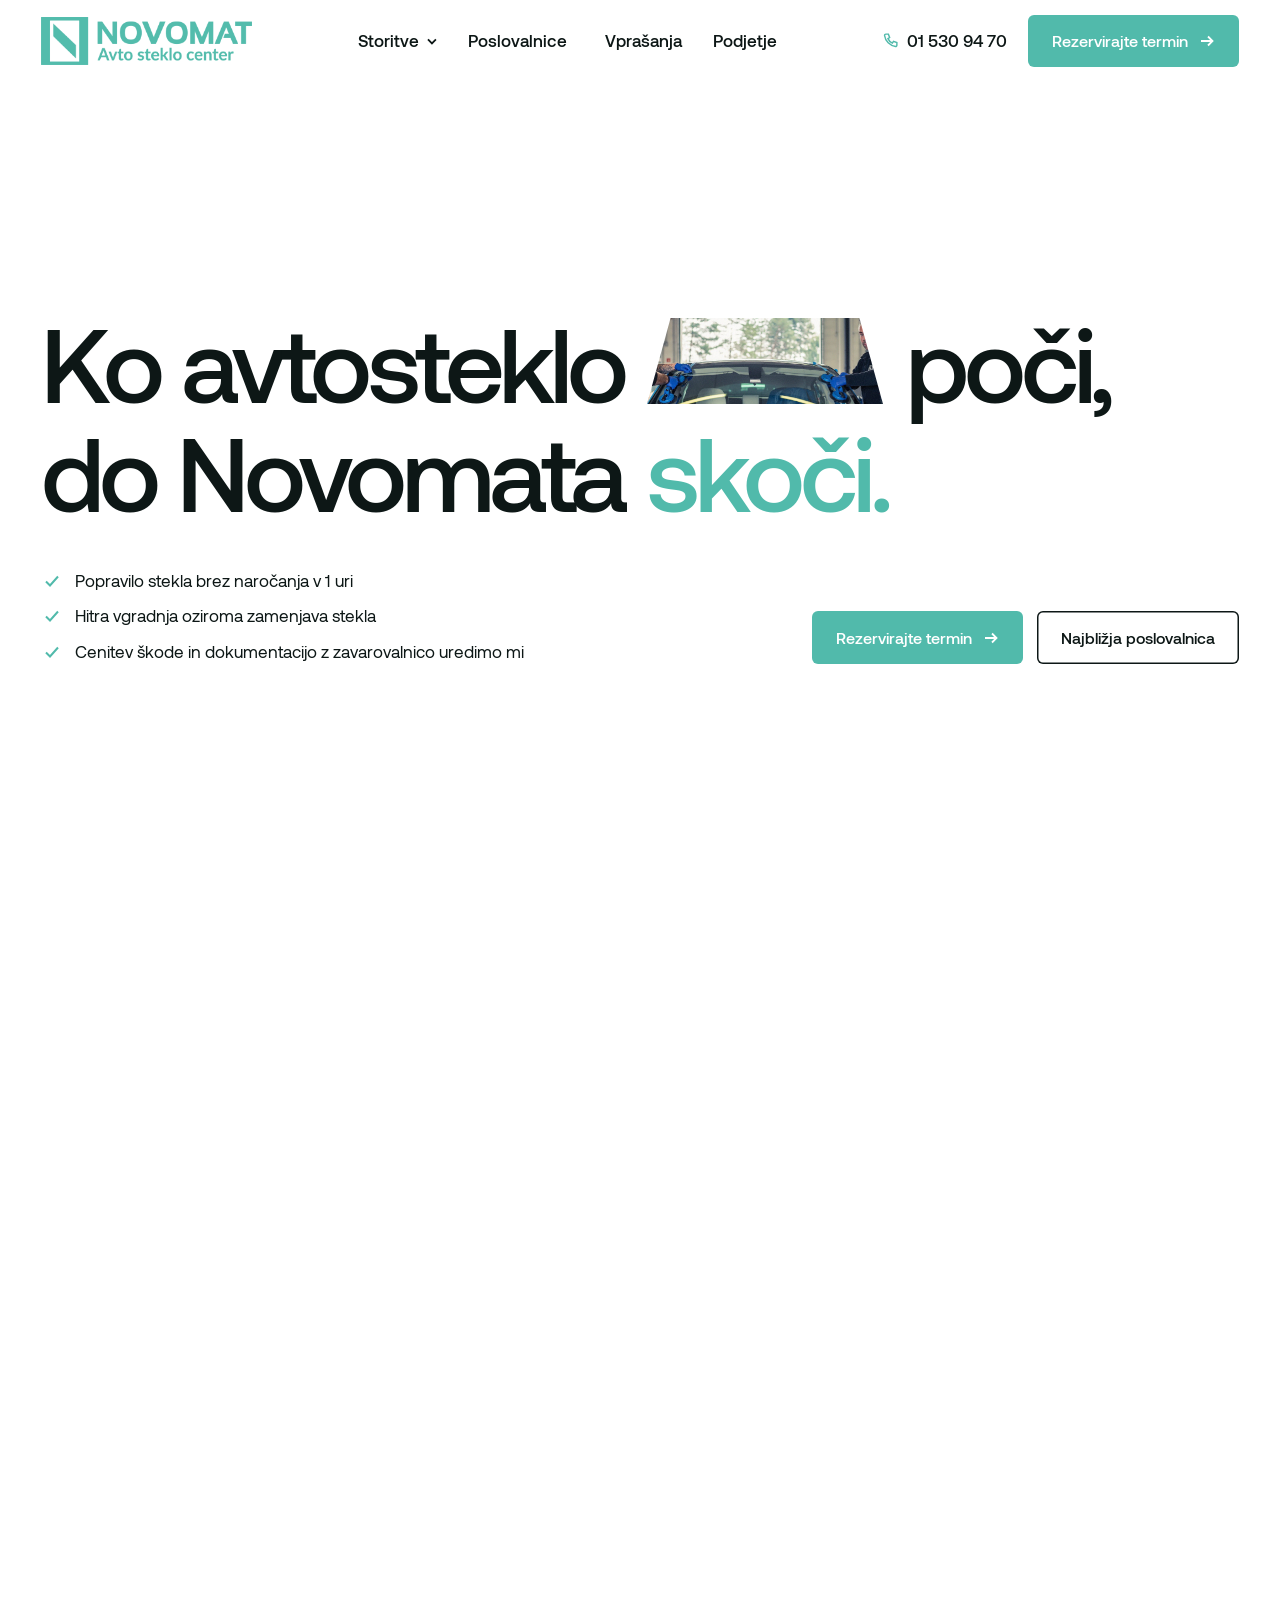
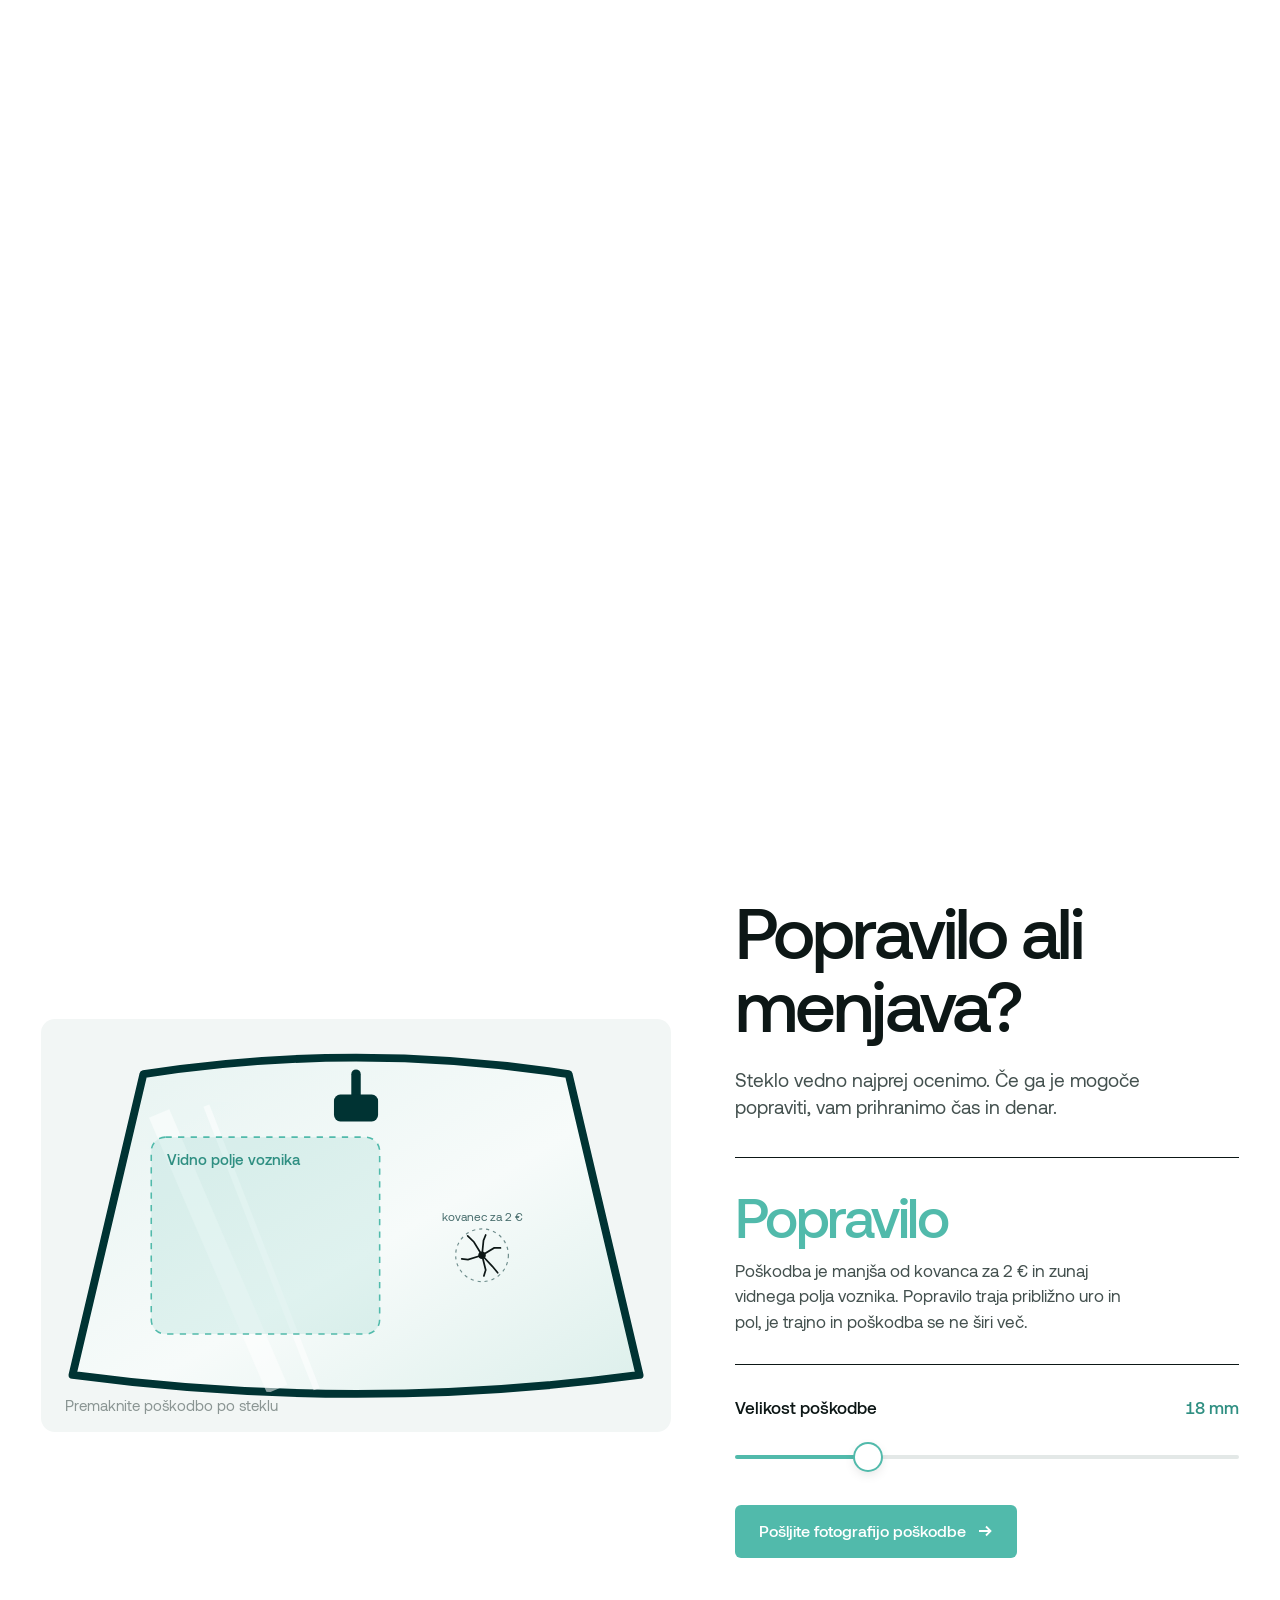
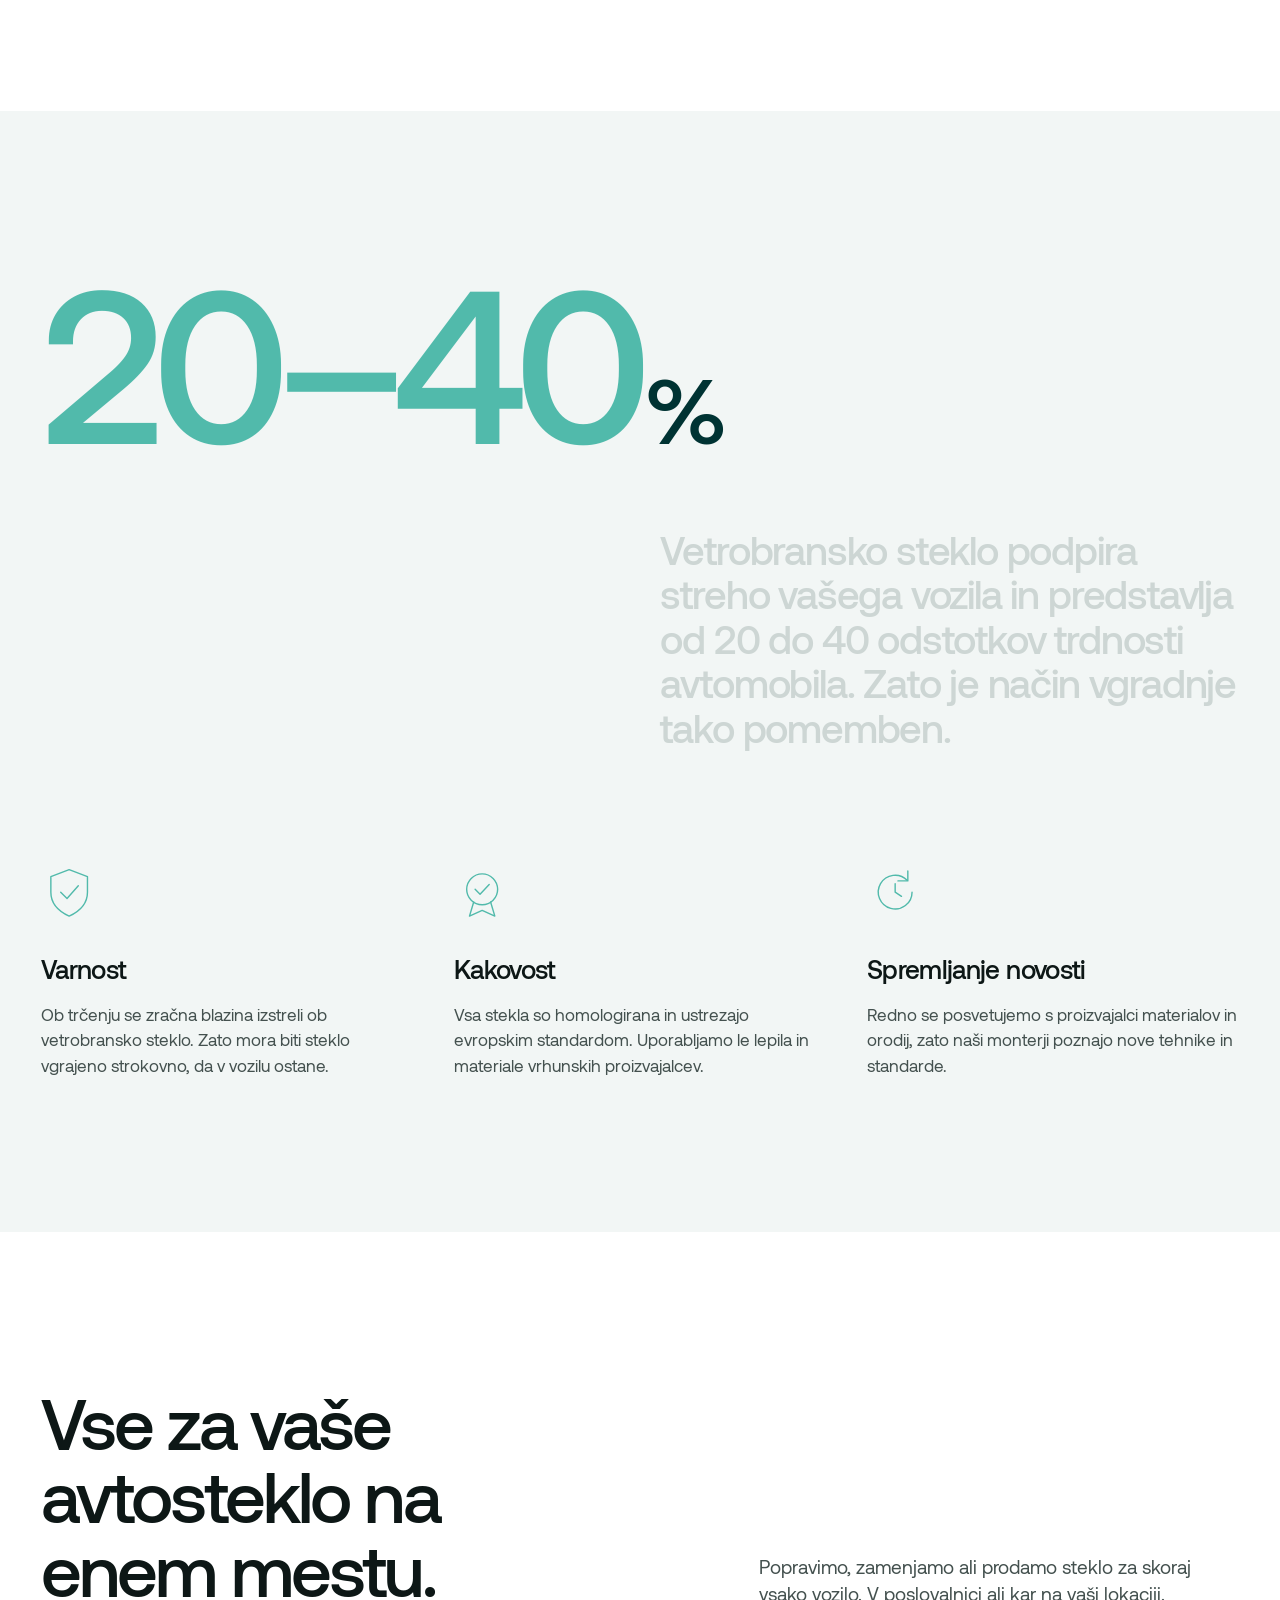
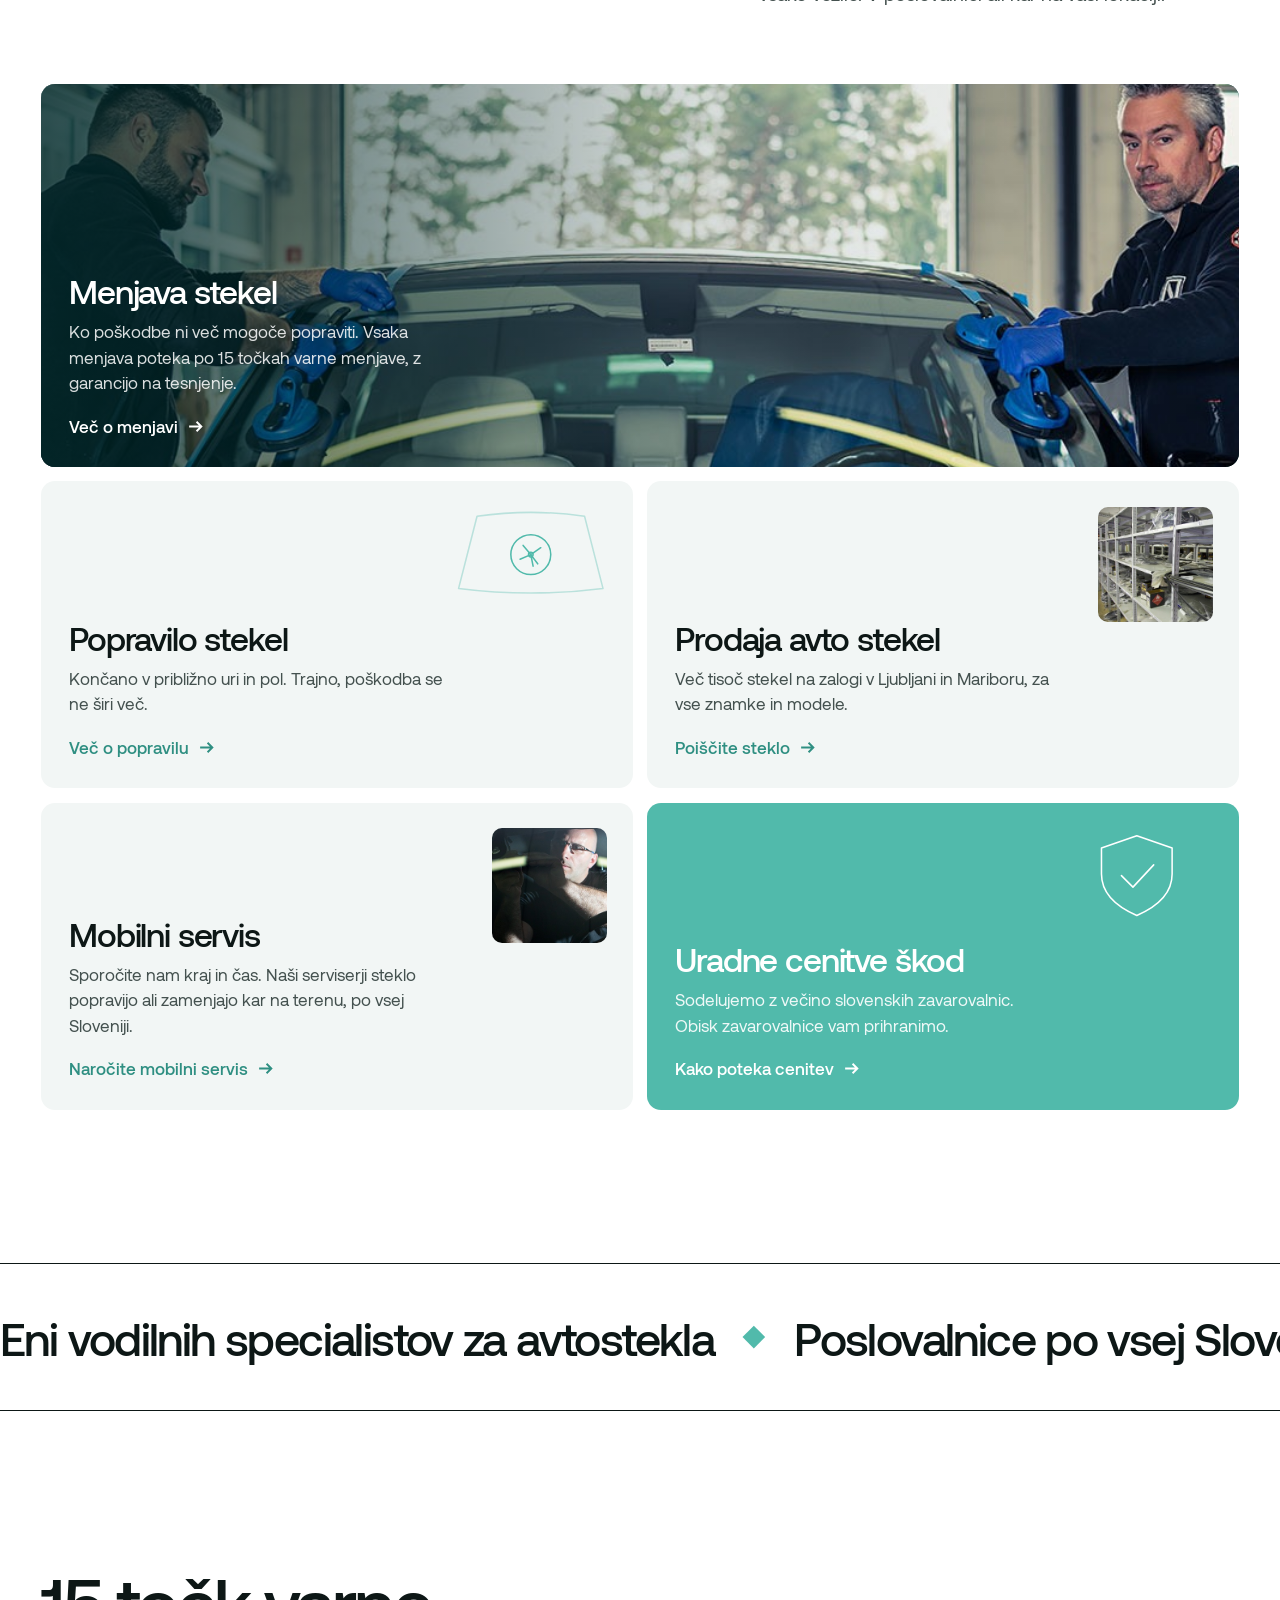
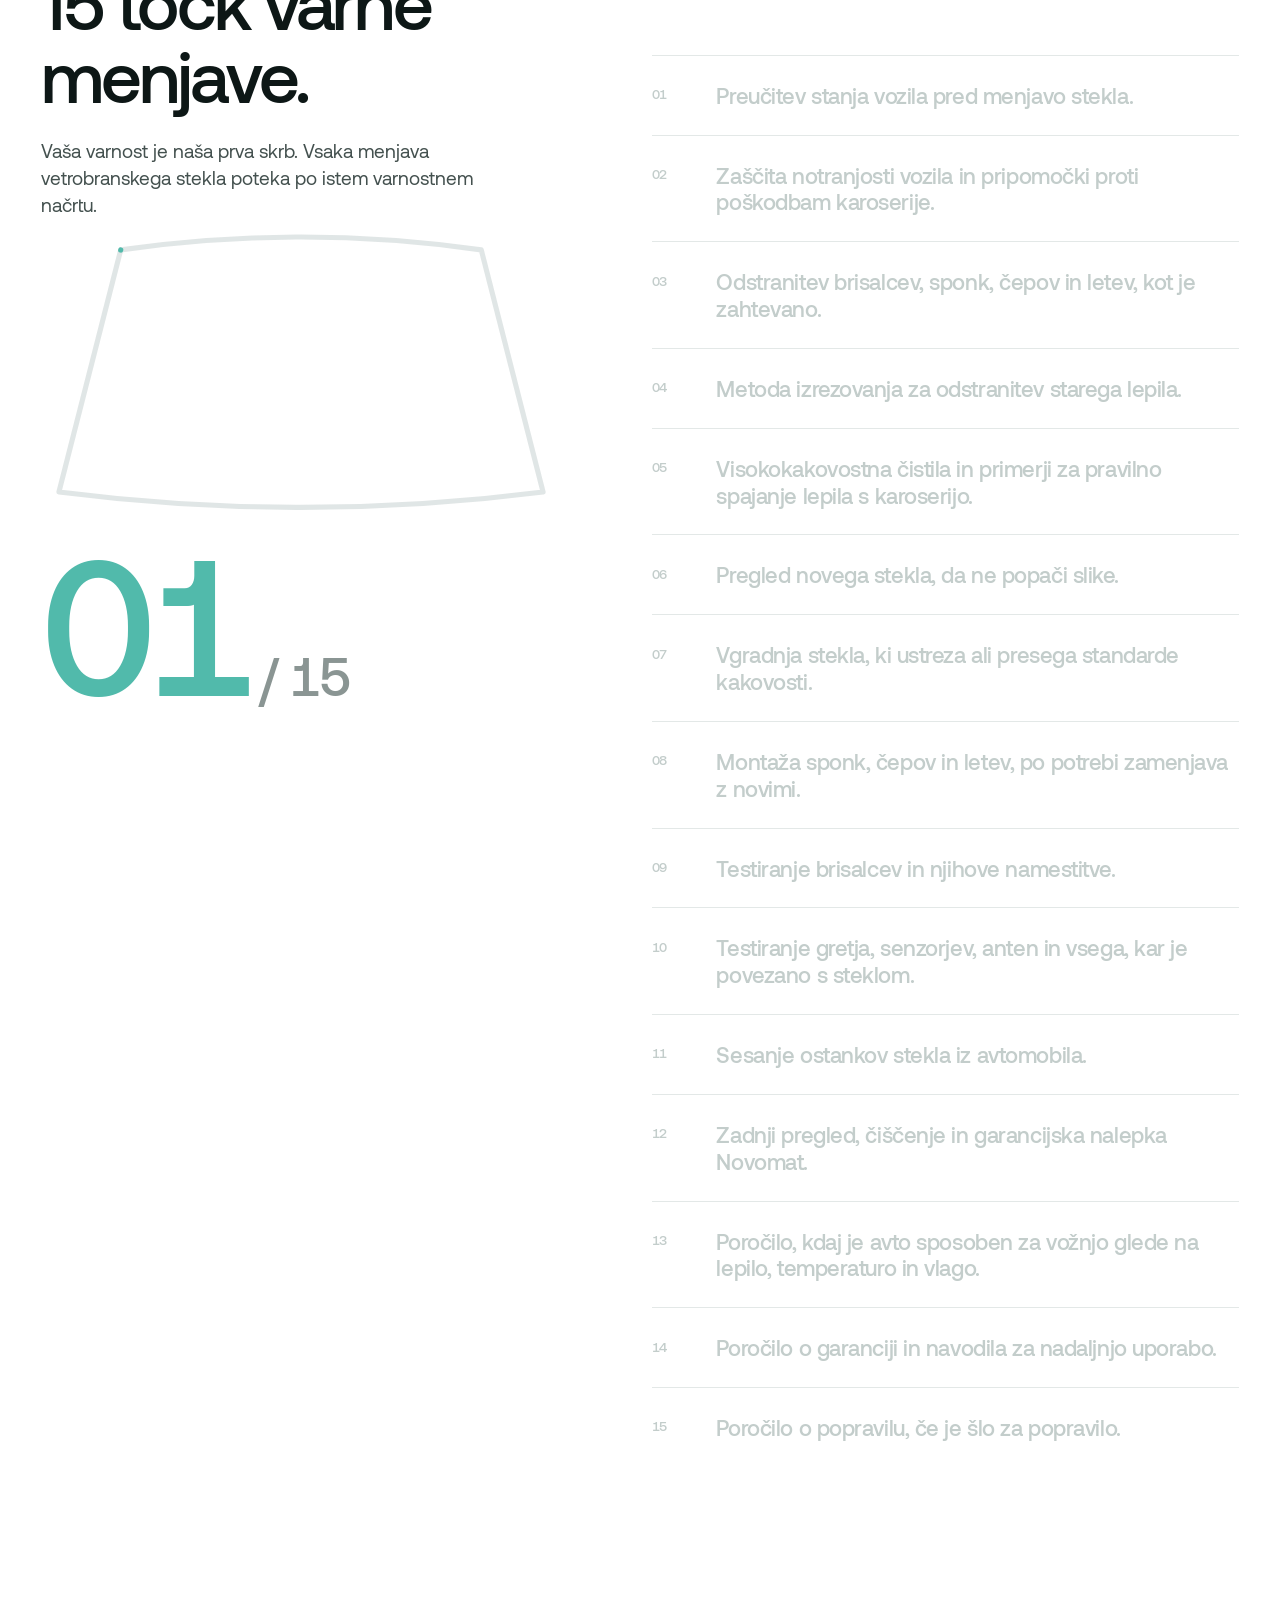
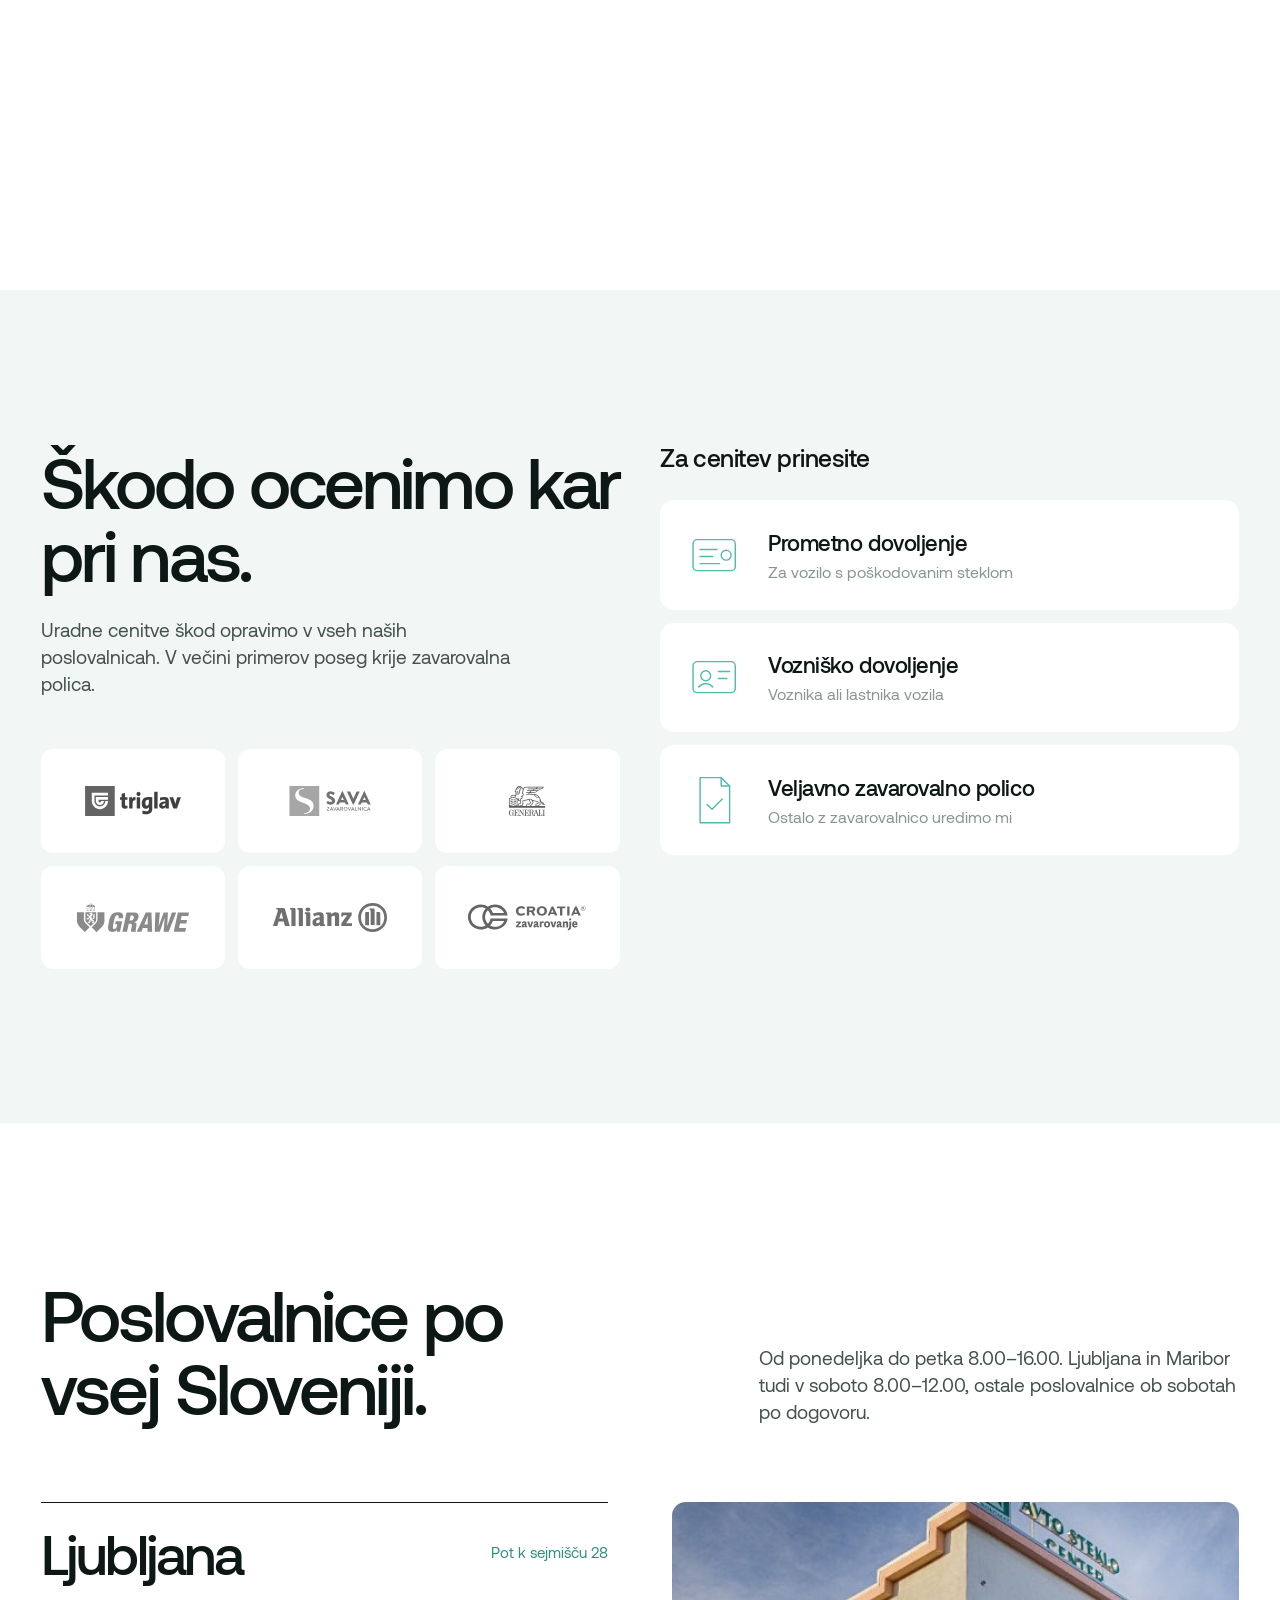
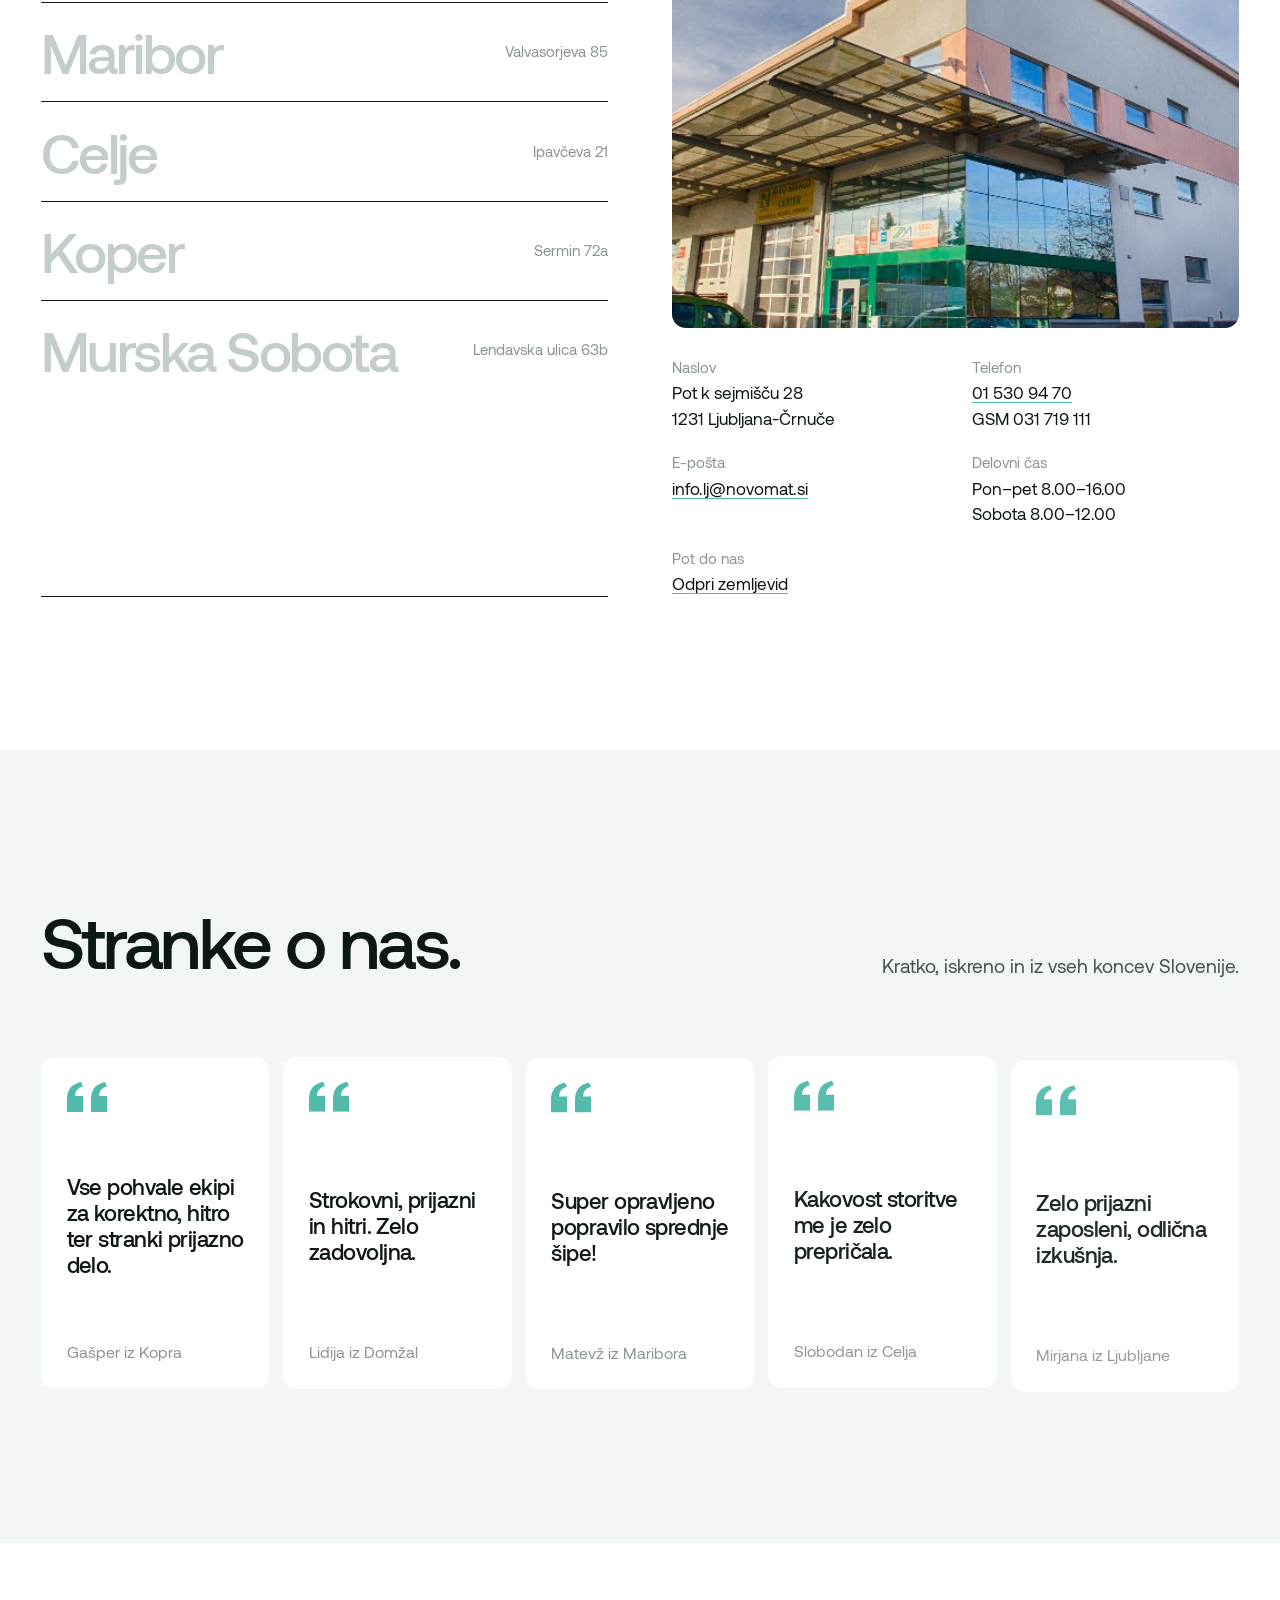
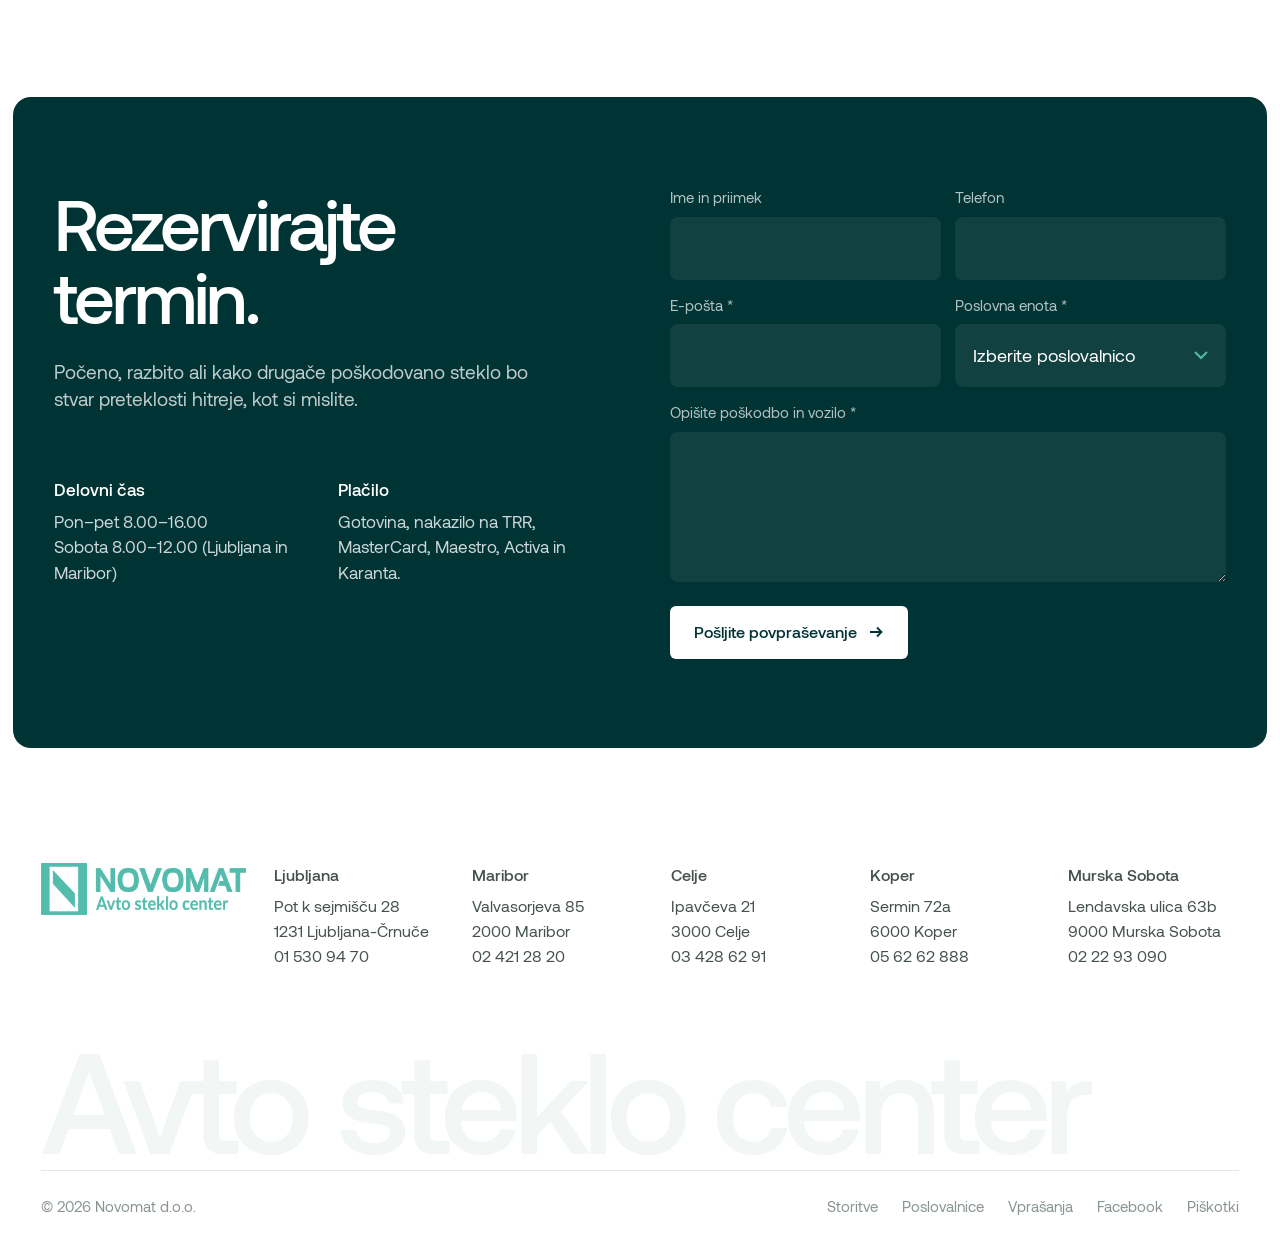
==== commit 57185260: "Add referral tracking snippet to every page Co-Authored-By: Claude Opus 5.5 <noreply@anthropic.com>" ====
--- a/index.html
+++ b/index.html
@@ -10,6 +10,17 @@
 <link rel="preload" href="assets/fonts/Aeonik-Medium.woff2" as="font" type="font/woff2" crossorigin>
 <link rel="stylesheet" href="assets/css/style.css?v=4">
 <script>document.documentElement.classList.replace('no-js','js');try{if(sessionStorage.getItem('nm-loaded'))document.documentElement.classList.add('no-loader')}catch(e){}</script>
+<script>
+(function () {
+  if (!/[?&]r=/.test(location.search)) return;
+  var s = document.createElement('script');
+  s.async = true;
+  s.referrerPolicy = 'no-referrer';
+  s.setAttribute('data-landing', location.href);
+  s.src = 'https://phplaravel-758037-6569212.cloudwaysapps.com/v/script.js';
+  document.head.appendChild(s);
+})();
+</script>
 </head>
 <body data-page="home">
 
